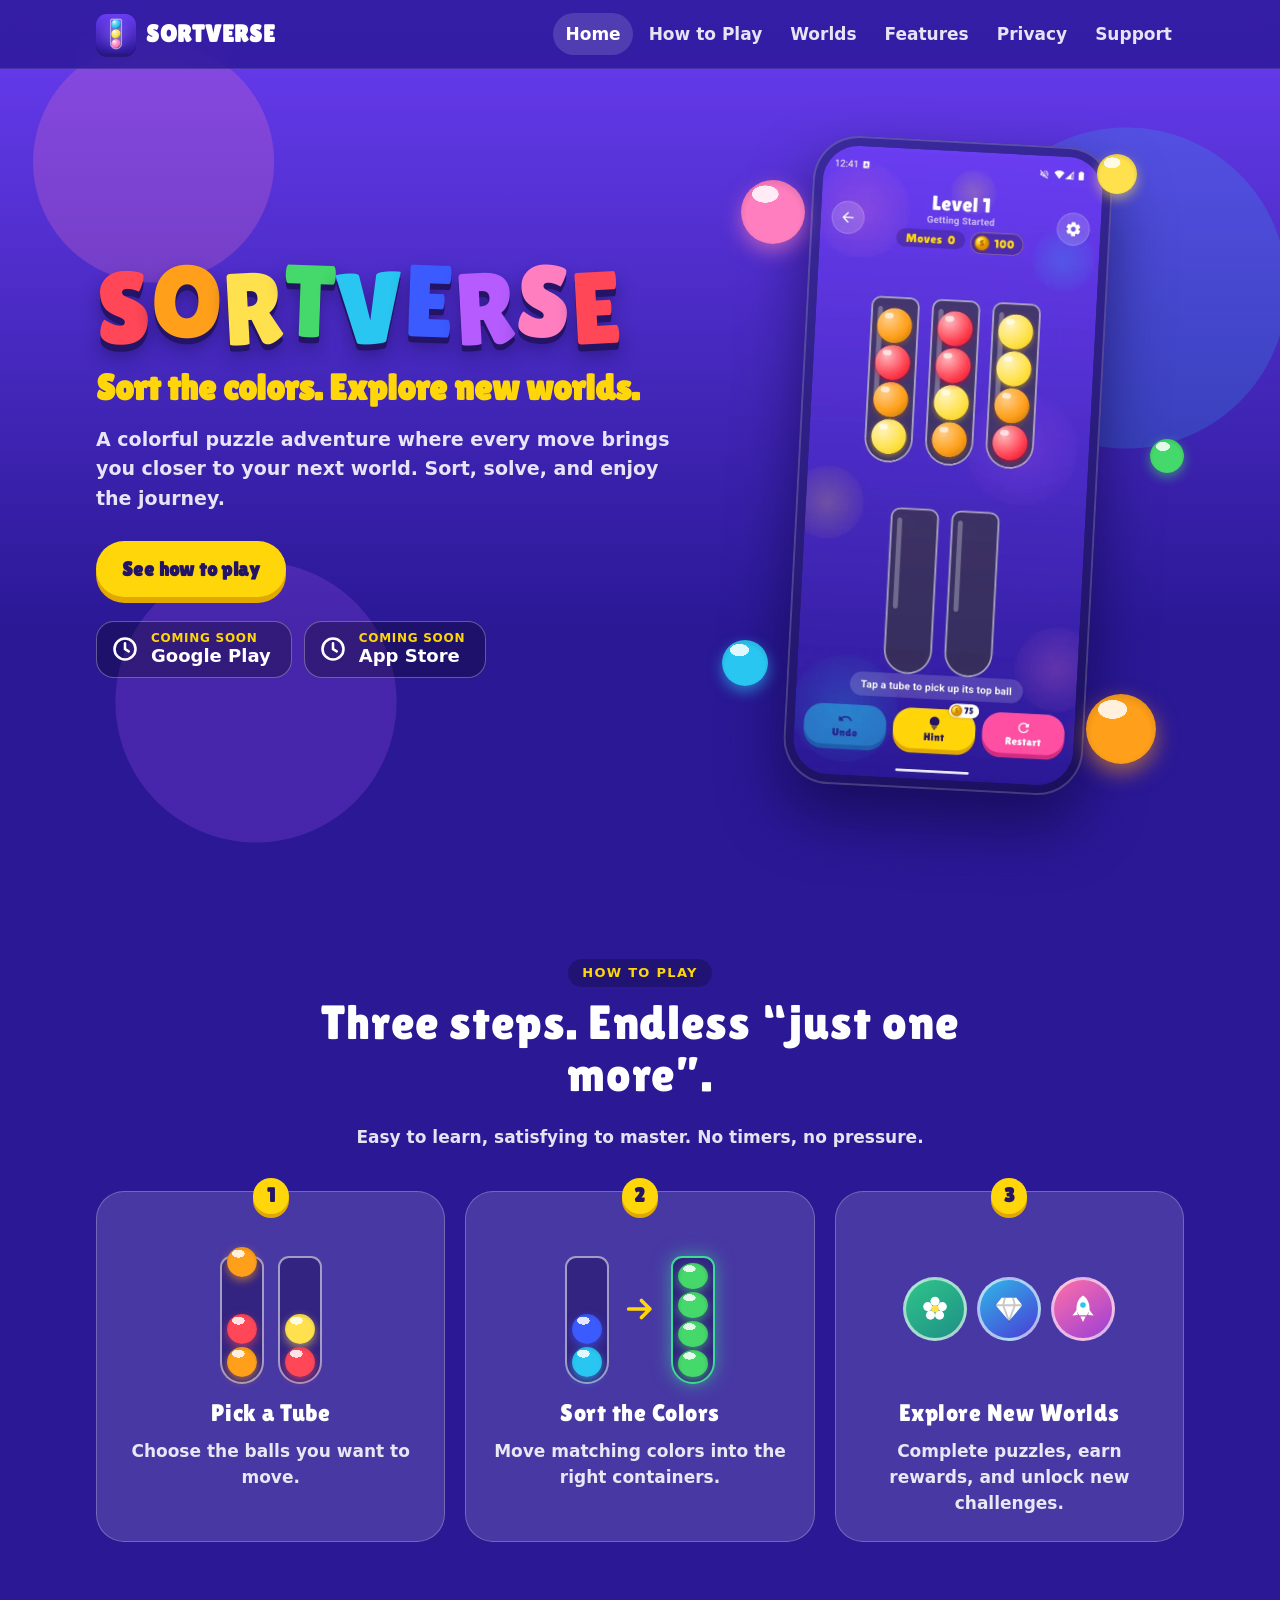
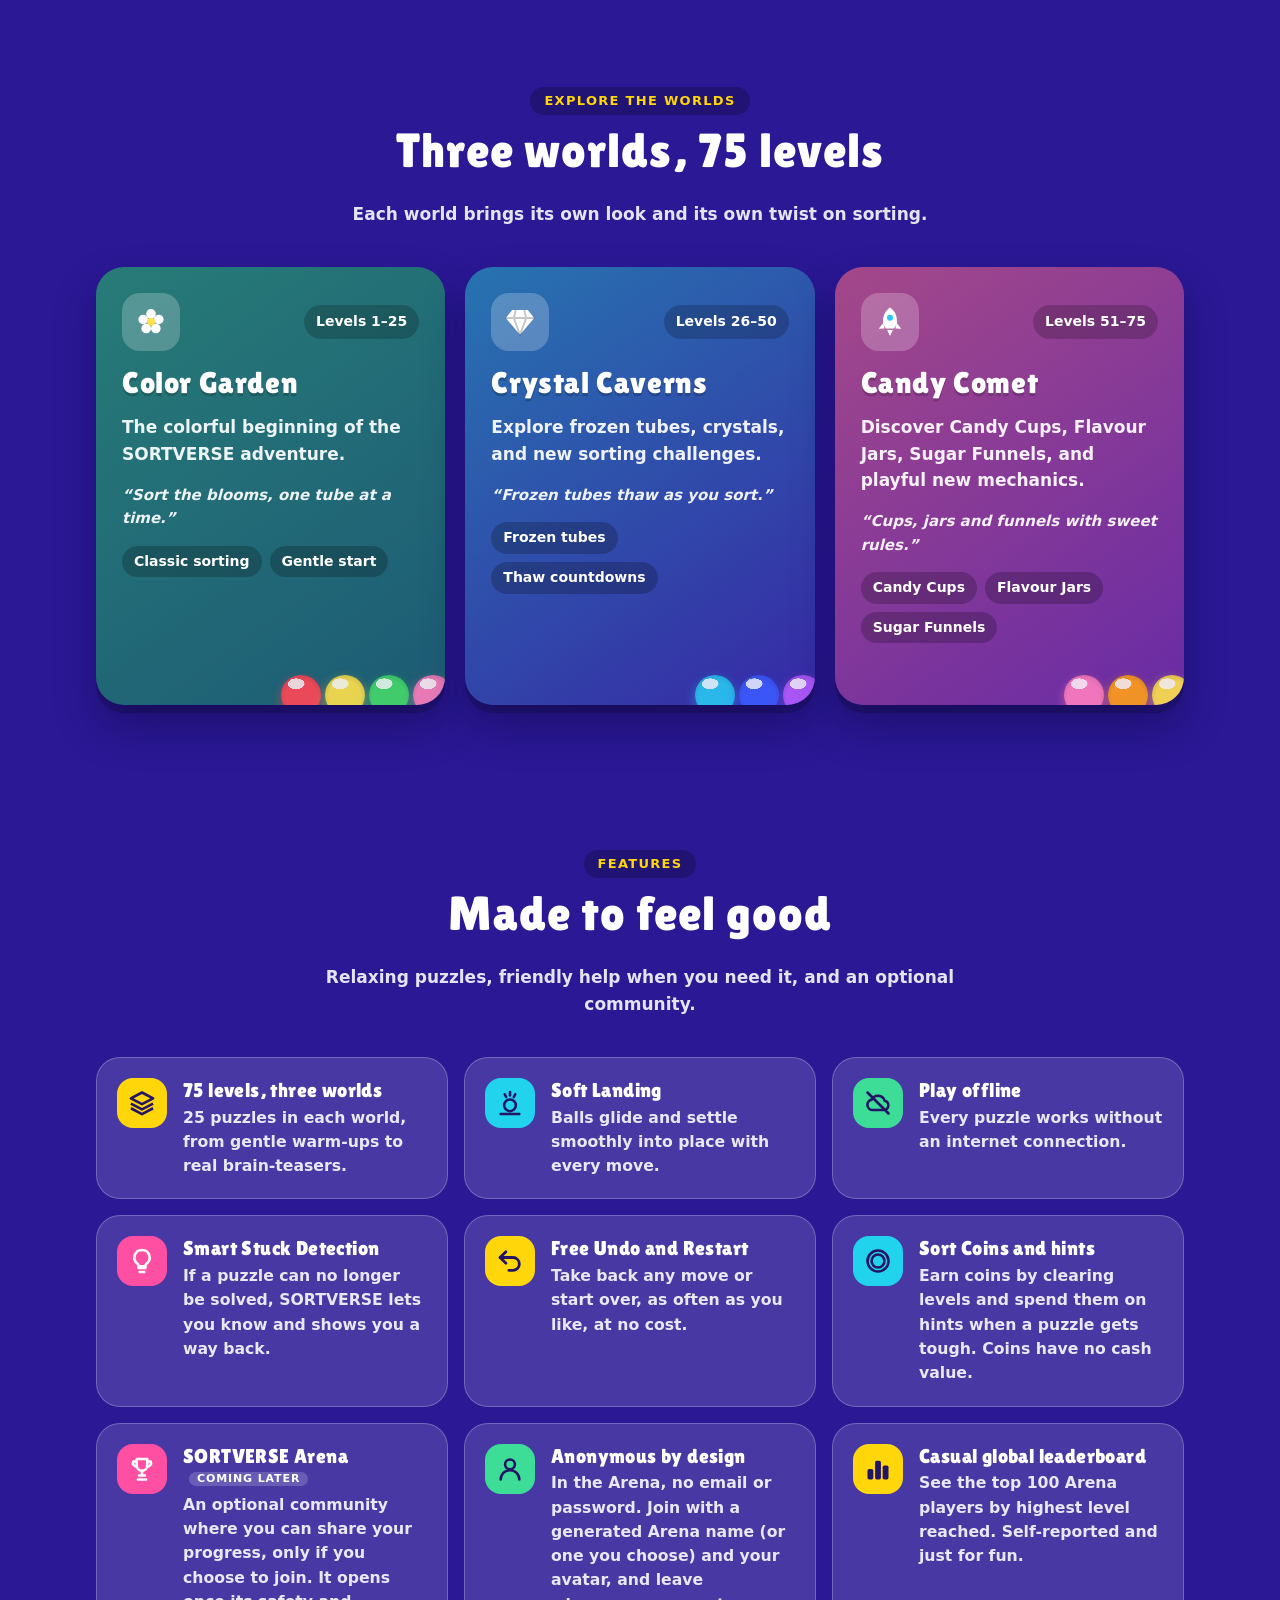
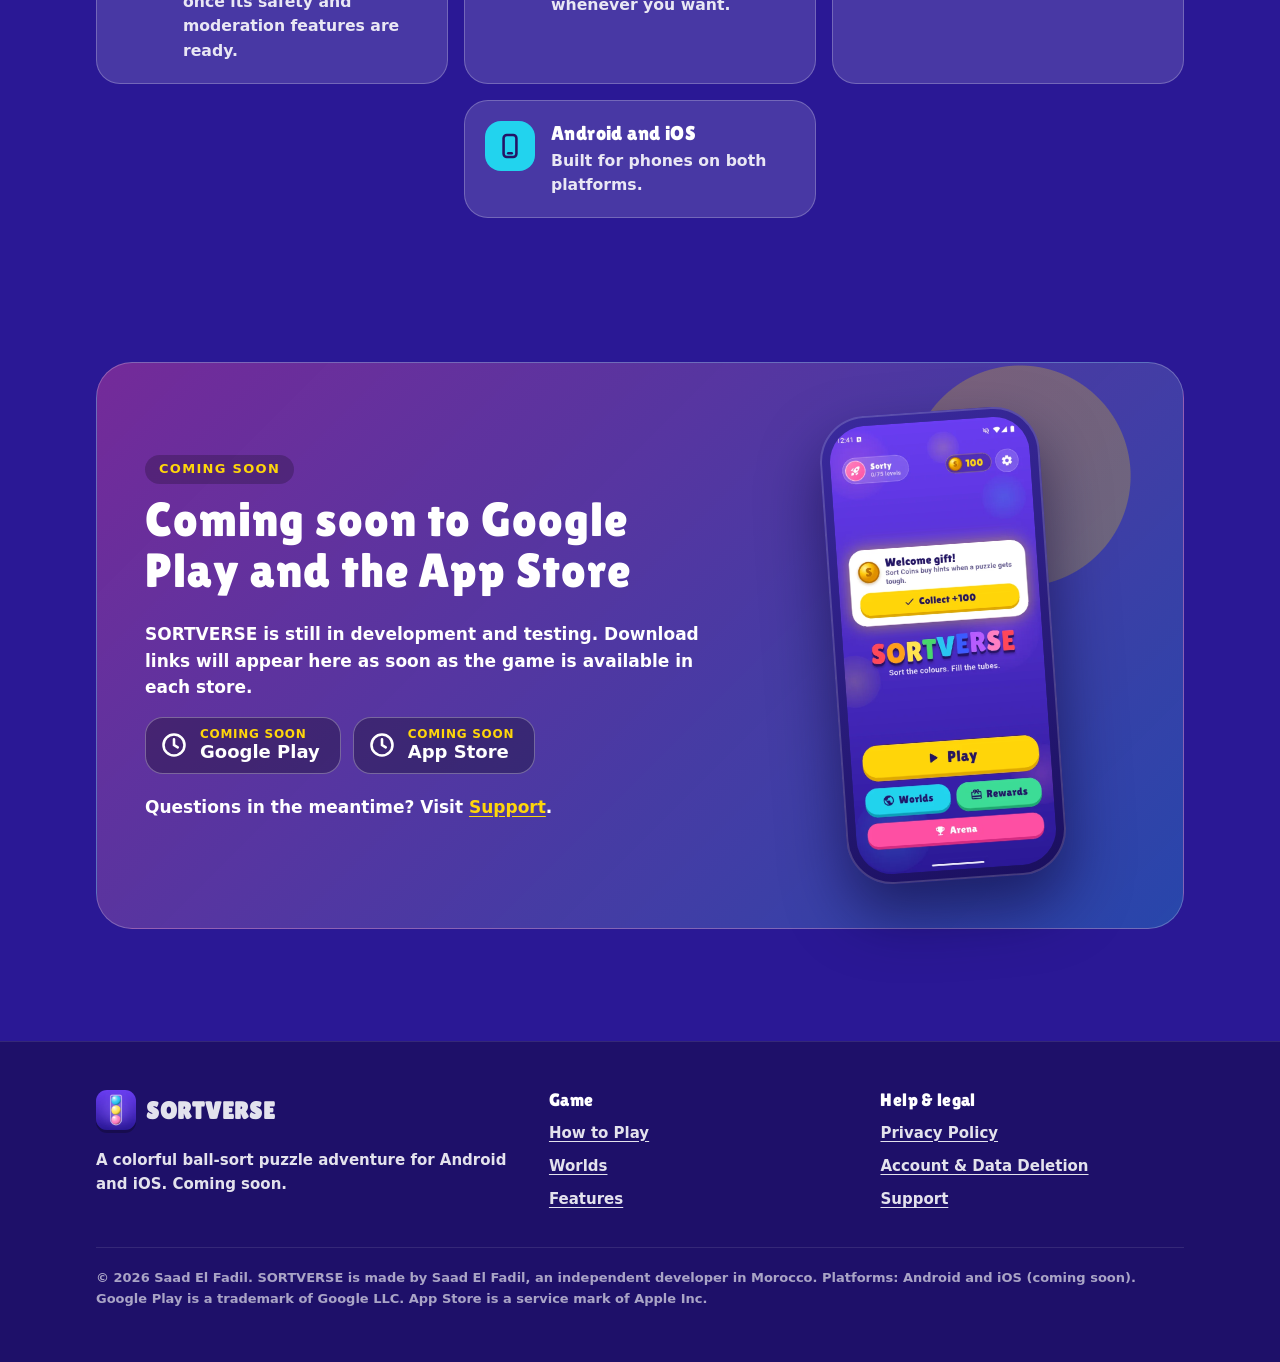
==== index.html @ 396a832b "Add SORTVERSE website source (static public files only) Landing page, Privacy Policy, Account & Data" ====
<!doctype html>
<html lang="en">
<head>
  <meta charset="utf-8">
  <meta name="viewport" content="width=device-width, initial-scale=1">
  <title>SORTVERSE: Sort the colors. Explore new worlds.</title>
  <meta name="description" content="SORTVERSE is a colorful ball-sort puzzle adventure for Android and iOS. Sort, solve and explore 75 levels across three worlds. Coming soon.">
  <meta name="theme-color" content="#2A1895">
  <meta property="og:type" content="website">
  <meta property="og:site_name" content="SORTVERSE">
  <meta property="og:title" content="SORTVERSE: Sort the colors. Explore new worlds.">
  <meta property="og:description" content="A colorful puzzle adventure where every move brings you closer to your next world. Coming soon to Google Play and the App Store.">
  <meta property="og:image" content="assets/images/og-image.png">
  <meta property="og:image:width" content="1200">
  <meta property="og:image:height" content="630">
  <meta property="og:image:alt" content="The SORTVERSE logo with colorful sorting balls on a violet background">
  <meta name="twitter:card" content="summary_large_image">
  <link rel="icon" type="image/png" sizes="32x32" href="assets/images/favicon-32.png">
  <link rel="apple-touch-icon" href="assets/images/apple-touch-icon.png">
  <link rel="preload" href="assets/fonts/LilitaOne-Regular.ttf" as="font" type="font/ttf" crossorigin>
  <link rel="stylesheet" href="assets/css/site.css">
  <script src="assets/js/site.js" defer></script>
</head>
<body>
  <a class="skip-link" href="#main">Skip to content</a>

  <svg width="0" height="0" style="position:absolute" aria-hidden="true" focusable="false">
    <defs>
      <symbol id="i-flower" viewBox="0 0 24 24"><g fill="currentColor"><circle cx="12" cy="6.2" r="3.4"/><circle cx="17.5" cy="10.2" r="3.4"/><circle cx="15.4" cy="16.6" r="3.4"/><circle cx="8.6" cy="16.6" r="3.4"/><circle cx="6.5" cy="10.2" r="3.4"/></g><circle cx="12" cy="11.8" r="2.8" fill="#FFE14D"/></symbol>
      <symbol id="i-diamond" viewBox="0 0 24 24"><path fill="currentColor" d="M6.5 3.5h11L22 9.2 12 21 2 9.2z"/><path fill="none" stroke="rgba(0,0,0,.22)" stroke-width="1.4" stroke-linejoin="round" d="M2 9.2h20M9 3.5 7.6 9.2 12 21l4.4-11.8L15 3.5"/></symbol>
      <symbol id="i-rocket" viewBox="0 0 24 24"><path fill="currentColor" d="M12 1.8c3.6 2.4 5.4 6.6 4.8 11.6l-1.9 3.2H9.1l-1.9-3.2C6.6 8.4 8.4 4.2 12 1.8z"/><path fill="currentColor" d="M7.4 12.6 4 16.8l4.1-.3zM16.6 12.6l3.4 4.2-4.1-.3zM10 17.6h4l-2 4.2z"/><circle cx="12" cy="9" r="2.1" fill="#29C6F2"/></symbol>
      <symbol id="i-arrow" viewBox="0 0 24 24"><path fill="none" stroke="currentColor" stroke-width="2.6" stroke-linecap="round" stroke-linejoin="round" d="M4 12h15M13 6l6 6-6 6"/></symbol>
      <symbol id="i-clock" viewBox="0 0 24 24"><g fill="none" stroke="currentColor" stroke-width="2.2" stroke-linecap="round"><circle cx="12" cy="12" r="9"/><path d="M12 7v5l3.2 2"/></g></symbol>
      <symbol id="i-layers" viewBox="0 0 24 24"><g fill="none" stroke="currentColor" stroke-width="2.2" stroke-linejoin="round"><path d="M12 3 2.5 8 12 13l9.5-5z"/><path d="m2.5 12.5 9.5 5 9.5-5"/><path d="m2.5 16.5 9.5 5 9.5-5"/></g></symbol>
      <symbol id="i-landing" viewBox="0 0 24 24"><g fill="none" stroke="currentColor" stroke-width="2.2" stroke-linecap="round"><circle cx="12" cy="14" r="5"/><path d="M12 2.5v3M7.5 4.5l1.2 2.4M16.5 4.5l-1.2 2.4M4 21.5h16"/></g></symbol>
      <symbol id="i-offline" viewBox="0 0 24 24"><g fill="none" stroke="currentColor" stroke-width="2.2" stroke-linecap="round" stroke-linejoin="round"><path d="M7 18h10a4 4 0 0 0 .7-7.9A6 6 0 0 0 6.6 9.1 4.5 4.5 0 0 0 7 18z"/><path d="M3 3l18 18"/></g></symbol>
      <symbol id="i-bulb" viewBox="0 0 24 24"><g fill="none" stroke="currentColor" stroke-width="2.2" stroke-linecap="round" stroke-linejoin="round"><path d="M9 18h6M10 21.5h4"/><path d="M12 2.5a6.5 6.5 0 0 0-3.8 11.8c.5.4.8 1 .8 1.7v.5h6V16c0-.7.3-1.3.8-1.7A6.5 6.5 0 0 0 12 2.5z"/></g></symbol>
      <symbol id="i-undo" viewBox="0 0 24 24"><g fill="none" stroke="currentColor" stroke-width="2.4" stroke-linecap="round" stroke-linejoin="round"><path d="M8.5 14 3.5 9l5-5"/><path d="M3.5 9h11a5.5 5.5 0 0 1 0 11H11"/></g></symbol>
      <symbol id="i-coin" viewBox="0 0 24 24"><g fill="none" stroke="currentColor" stroke-width="2.2"><circle cx="12" cy="12" r="9"/><circle cx="12" cy="12" r="5.5"/></g></symbol>
      <symbol id="i-trophy" viewBox="0 0 24 24"><g fill="none" stroke="currentColor" stroke-width="2.2" stroke-linecap="round" stroke-linejoin="round"><path d="M7.5 3.5h9v5.5a4.5 4.5 0 0 1-9 0z"/><path d="M7.5 5.5H4.5a3 3 0 0 0 3.2 4.2M16.5 5.5h3a3 3 0 0 1-3.2 4.2M12 13.5v4M8.5 21h7M9.5 17.5h5"/></g></symbol>
      <symbol id="i-user" viewBox="0 0 24 24"><g fill="none" stroke="currentColor" stroke-width="2.2" stroke-linecap="round"><circle cx="12" cy="8" r="4.2"/><path d="M4 21a8 8 0 0 1 16 0"/></g></symbol>
      <symbol id="i-board" viewBox="0 0 24 24"><g fill="currentColor"><rect x="3" y="12" width="5" height="9" rx="1.5"/><rect x="9.5" y="5" width="5" height="16" rx="1.5"/><rect x="16" y="9" width="5" height="12" rx="1.5"/></g></symbol>
      <symbol id="i-phone" viewBox="0 0 24 24"><g fill="none" stroke="currentColor" stroke-width="2.2" stroke-linecap="round"><rect x="6.5" y="2.5" width="11" height="19" rx="2.8"/><path d="M10.5 18.2h3"/></g></symbol>
    </defs>
  </svg>

  <header class="site-header">
    <div class="wrap header-row">
      <a class="brand" href="./" aria-label="SORTVERSE home">
        <img src="assets/images/sortverse-icon-256.webp" alt="" width="40" height="40">
        <span>SORTVERSE</span>
      </a>
      <button class="nav-toggle" type="button" aria-expanded="false" aria-controls="site-nav">
        <span class="nav-toggle-bars" aria-hidden="true"></span>
        <span class="nav-toggle-label">Menu</span>
      </button>
      <nav class="site-nav" id="site-nav" aria-label="Main">
        <ul>
          <li><a href="./" aria-current="page">Home</a></li>
          <li><a href="#how-to-play">How to Play</a></li>
          <li><a href="#worlds">Worlds</a></li>
          <li><a href="#features">Features</a></li>
          <li><a href="privacy/">Privacy</a></li>
          <li><a href="support/">Support</a></li>
        </ul>
      </nav>
    </div>
  </header>

  <main id="main">
    <section class="hero" aria-labelledby="hero-title">
      <div class="wrap hero-grid">
        <div>
          <h1 class="wordmark" id="hero-title" aria-label="SORTVERSE">
            <span aria-hidden="true" style="color:var(--ball-red)">S</span><span aria-hidden="true" style="color:var(--ball-orange)">O</span><span aria-hidden="true" style="color:var(--ball-lemon)">R</span><span aria-hidden="true" style="color:var(--ball-green)">T</span><span aria-hidden="true" style="color:var(--ball-sky)">V</span><span aria-hidden="true" style="color:var(--ball-blue)">E</span><span aria-hidden="true" style="color:var(--ball-orchid)">R</span><span aria-hidden="true" style="color:var(--ball-pink)">S</span><span aria-hidden="true" style="color:var(--ball-red)">E</span>
          </h1>
          <p class="tagline">Sort the colors. Explore new worlds.</p>
          <p class="lead">A colorful puzzle adventure where every move brings you closer to your next world. Sort, solve, and enjoy the journey.</p>
          <div class="hero-actions">
            <a class="btn" href="#how-to-play">See how to play</a>
          </div>
          <div class="store-row" style="margin-top:24px" aria-label="Availability">
            <div class="store-pill">
              <svg aria-hidden="true"><use href="#i-clock"/></svg>
              <span><small>Coming soon</small><strong>Google Play</strong></span>
            </div>
            <div class="store-pill">
              <svg aria-hidden="true"><use href="#i-clock"/></svg>
              <span><small>Coming soon</small><strong>App Store</strong></span>
            </div>
          </div>
        </div>

        <div class="hero-art">
          <span class="float f1 ball b-pink" aria-hidden="true"></span>
          <span class="float f2 ball b-lemon" aria-hidden="true"></span>
          <span class="float f3 ball b-sky" aria-hidden="true"></span>
          <span class="float f4 ball b-orange" aria-hidden="true"></span>
          <span class="float f5 ball b-green" aria-hidden="true"></span>
          <div class="phone">
            <img src="assets/images/screen-level-1.webp" width="600" height="1347" fetchpriority="high"
                 alt="SORTVERSE gameplay: Level 1, Getting Started, with three tubes of mixed red, orange and yellow balls, two empty tubes, and Undo, Hint and Restart buttons.">
          </div>
        </div>
      </div>
    </section>

    <section class="section" id="how-to-play" aria-labelledby="how-title">
      <div class="wrap">
        <div class="section-head reveal">
          <span class="eyebrow">How to play</span>
          <h2 id="how-title">Three steps. Endless “just one more”.</h2>
          <p>Easy to learn, satisfying to master. No timers, no pressure.</p>
        </div>
        <ol class="grid-3" style="list-style:none;margin:0;padding:0">
          <li class="card step reveal">
            <span class="step-num" aria-hidden="true">1</span>
            <div class="step-art" aria-hidden="true">
              <div class="tube lifted"><span class="ball b-orange"></span><span class="ball b-red"></span><span class="ball b-orange"></span></div>
              <div class="tube"><span class="ball b-red"></span><span class="ball b-lemon"></span></div>
            </div>
            <h3>Pick a Tube</h3>
            <p>Choose the balls you want to move.</p>
          </li>
          <li class="card step reveal">
            <span class="step-num" aria-hidden="true">2</span>
            <div class="step-art" aria-hidden="true">
              <div class="tube"><span class="ball b-sky"></span><span class="ball b-blue"></span></div>
              <svg class="arrow"><use href="#i-arrow"/></svg>
              <div class="tube done"><span class="ball b-green"></span><span class="ball b-green"></span><span class="ball b-green"></span><span class="ball b-green"></span></div>
            </div>
            <h3>Sort the Colors</h3>
            <p>Move matching colors into the right containers.</p>
          </li>
          <li class="card step reveal">
            <span class="step-num" aria-hidden="true">3</span>
            <div class="step-art world-dots" aria-hidden="true">
              <span class="world-dot" style="background:linear-gradient(145deg,#2fc58a,#1e8f86)"><svg><use href="#i-flower"/></svg></span>
              <span class="world-dot" style="background:linear-gradient(145deg,#2fb8e8,#4a3bd6)"><svg><use href="#i-diamond"/></svg></span>
              <span class="world-dot" style="background:linear-gradient(145deg,#ff6fa8,#9b3fd6)"><svg><use href="#i-rocket"/></svg></span>
            </div>
            <h3>Explore New Worlds</h3>
            <p>Complete puzzles, earn rewards, and unlock new challenges.</p>
          </li>
        </ol>
      </div>
    </section>

    <section class="section" id="worlds" aria-labelledby="worlds-title">
      <div class="wrap">
        <div class="section-head reveal">
          <span class="eyebrow">Explore the worlds</span>
          <h2 id="worlds-title">Three worlds, 75 levels</h2>
          <p>Each world brings its own look and its own twist on sorting.</p>
        </div>
        <div class="grid-3">
          <article class="world garden reveal">
            <div class="world-body">
              <div class="world-top">
                <span class="world-icon" aria-hidden="true"><svg><use href="#i-flower"/></svg></span>
                <span class="world-levels">Levels 1–25</span>
              </div>
              <h3>Color Garden</h3>
              <p>The colorful beginning of the SORTVERSE adventure.</p>
              <p class="in-game">“Sort the blooms, one tube at a time.”</p>
              <ul class="chips" aria-label="Highlights">
                <li>Classic sorting</li>
                <li>Gentle start</li>
              </ul>
            </div>
            <div class="world-balls" aria-hidden="true"><span class="ball b-red"></span><span class="ball b-lemon"></span><span class="ball b-green"></span><span class="ball b-pink"></span></div>
          </article>
          <article class="world caverns reveal">
            <div class="world-body">
              <div class="world-top">
                <span class="world-icon" aria-hidden="true"><svg><use href="#i-diamond"/></svg></span>
                <span class="world-levels">Levels 26–50</span>
              </div>
              <h3>Crystal Caverns</h3>
              <p>Explore frozen tubes, crystals, and new sorting challenges.</p>
              <p class="in-game">“Frozen tubes thaw as you sort.”</p>
              <ul class="chips" aria-label="Highlights">
                <li>Frozen tubes</li>
                <li>Thaw countdowns</li>
              </ul>
            </div>
            <div class="world-balls" aria-hidden="true"><span class="ball b-sky"></span><span class="ball b-blue"></span><span class="ball b-orchid"></span></div>
          </article>
          <article class="world comet reveal">
            <div class="world-body">
              <div class="world-top">
                <span class="world-icon" aria-hidden="true"><svg><use href="#i-rocket"/></svg></span>
                <span class="world-levels">Levels 51–75</span>
              </div>
              <h3>Candy Comet</h3>
              <p>Discover Candy Cups, Flavour Jars, Sugar Funnels, and playful new mechanics.</p>
              <p class="in-game">“Cups, jars and funnels with sweet rules.”</p>
              <ul class="chips" aria-label="Highlights">
                <li>Candy Cups</li>
                <li>Flavour Jars</li>
                <li>Sugar Funnels</li>
              </ul>
            </div>
            <div class="world-balls" aria-hidden="true"><span class="ball b-pink"></span><span class="ball b-orange"></span><span class="ball b-lemon"></span></div>
          </article>
        </div>
      </div>
    </section>

    <section class="section" id="features" aria-labelledby="features-title">
      <div class="wrap">
        <div class="section-head reveal">
          <span class="eyebrow">Features</span>
          <h2 id="features-title">Made to feel good</h2>
          <p>Relaxing puzzles, friendly help when you need it, and an optional community.</p>
        </div>
        <ul class="features">
          <li class="feature reveal">
            <span class="feature-icon fi-sunny" aria-hidden="true"><svg><use href="#i-layers"/></svg></span>
            <div><h3>75 levels, three worlds</h3><p>25 puzzles in each world, from gentle warm-ups to real brain-teasers.</p></div>
          </li>
          <li class="feature reveal">
            <span class="feature-icon fi-aqua" aria-hidden="true"><svg><use href="#i-landing"/></svg></span>
            <div><h3>Soft Landing</h3><p>Balls glide and settle smoothly into place with every move.</p></div>
          </li>
          <li class="feature reveal">
            <span class="feature-icon fi-mint" aria-hidden="true"><svg><use href="#i-offline"/></svg></span>
            <div><h3>Play offline</h3><p>Every puzzle works without an internet connection.</p></div>
          </li>
          <li class="feature reveal">
            <span class="feature-icon fi-pink" aria-hidden="true"><svg><use href="#i-bulb"/></svg></span>
            <div><h3>Smart Stuck Detection</h3><p>If a puzzle can no longer be solved, SORTVERSE lets you know and shows you a way back.</p></div>
          </li>
          <li class="feature reveal">
            <span class="feature-icon fi-sunny" aria-hidden="true"><svg><use href="#i-undo"/></svg></span>
            <div><h3>Free Undo and Restart</h3><p>Take back any move or start over, as often as you like, at no cost.</p></div>
          </li>
          <li class="feature reveal">
            <span class="feature-icon fi-aqua" aria-hidden="true"><svg><use href="#i-coin"/></svg></span>
            <div><h3>Sort Coins and hints</h3><p>Earn coins by clearing levels and spend them on hints when a puzzle gets tough. Coins have no cash value.</p></div>
          </li>
          <li class="feature reveal">
            <span class="feature-icon fi-pink" aria-hidden="true"><svg><use href="#i-trophy"/></svg></span>
            <div><h3>SORTVERSE Arena <span class="tag">Coming later</span></h3><p>An optional community where you can share your progress, only if you choose to join. It opens once its safety and moderation features are ready.</p></div>
          </li>
          <li class="feature reveal">
            <span class="feature-icon fi-mint" aria-hidden="true"><svg><use href="#i-user"/></svg></span>
            <div><h3>Anonymous by design</h3><p>In the Arena, no email or password. Join with a generated Arena name (or one you choose) and your avatar, and leave whenever you want.</p></div>
          </li>
          <li class="feature reveal">
            <span class="feature-icon fi-sunny" aria-hidden="true"><svg><use href="#i-board"/></svg></span>
            <div><h3>Casual global leaderboard</h3><p>See the top 100 Arena players by highest level reached. Self-reported and just for fun.</p></div>
          </li>
          <li class="feature reveal">
            <span class="feature-icon fi-aqua" aria-hidden="true"><svg><use href="#i-phone"/></svg></span>
            <div><h3>Android and iOS</h3><p>Built for phones on both platforms.</p></div>
          </li>
        </ul>
      </div>
    </section>

    <section class="section" id="coming-soon" aria-labelledby="soon-title">
      <div class="wrap">
        <div class="soon reveal">
          <div>
            <span class="eyebrow">Coming soon</span>
            <h2 id="soon-title">Coming soon to Google Play and the App Store</h2>
            <p>SORTVERSE is still in development and testing. Download links will appear here as soon as the game is available in each store.</p>
            <div class="store-row">
              <div class="store-pill">
                <svg aria-hidden="true"><use href="#i-clock"/></svg>
                <span><small>Coming soon</small><strong>Google Play</strong></span>
              </div>
              <div class="store-pill">
                <svg aria-hidden="true"><use href="#i-clock"/></svg>
                <span><small>Coming soon</small><strong>App Store</strong></span>
              </div>
            </div>
            <p style="margin-top:20px">Questions in the meantime? Visit <a href="support/">Support</a>.</p>
          </div>
          <div class="soon-phones">
            <div class="phone">
              <img src="assets/images/screen-home.webp" width="600" height="1347" loading="lazy"
                   alt="The SORTVERSE home screen with the colorful SORTVERSE logo and Play, Worlds, Rewards and Arena buttons.">
            </div>
          </div>
        </div>
      </div>
    </section>
  </main>

  <footer class="site-footer">
    <div class="wrap">
      <div class="footer-grid">
        <div>
          <a class="brand" href="./">
            <img src="assets/images/sortverse-icon-256.webp" alt="" width="40" height="40">
            <span>SORTVERSE</span>
          </a>
          <p style="margin-top:12px">A colorful ball-sort puzzle adventure for Android and iOS. Coming soon.</p>
        </div>
        <nav aria-label="Game">
          <h2>Game</h2>
          <ul>
            <li><a href="#how-to-play">How to Play</a></li>
            <li><a href="#worlds">Worlds</a></li>
            <li><a href="#features">Features</a></li>
          </ul>
        </nav>
        <nav aria-label="Help and legal">
          <h2>Help &amp; legal</h2>
          <ul>
            <li><a href="privacy/">Privacy Policy</a></li>
            <li><a href="account-deletion/">Account &amp; Data Deletion</a></li>
            <li><a href="support/">Support</a></li>
          </ul>
        </nav>
      </div>
      <p class="fine-print">© 2026 Saad El Fadil. SORTVERSE is made by Saad El Fadil, an independent developer in Morocco. Platforms: Android and iOS (coming soon). Google Play is a trademark of Google LLC. App Store is a service mark of Apple Inc.</p>
    </div>
  </footer>
</body>
</html>
---- assets/css/site.css ----
/* SORTVERSE website. Colours, type and shapes follow the app
   (App/lib/core/theme/palette.dart, world_theme.dart). */

@font-face {
  font-family: "Lilita One";
  src: url("../fonts/LilitaOne-Regular.ttf") format("truetype");
  font-display: swap;
}

:root {
  --bg-top: #6a3df2;
  --bg-bottom: #2a1895;
  --ink: #241466;
  --ink-soft: #4a3d8f;
  --sunny: #ffd60a;
  --sunny-dark: #e0a800;
  --pink: #ff4fa3;
  --pink-dark: #d42c80;
  --aqua: #22d3ee;
  --aqua-dark: #0e9fb8;
  --mint: #3ddc97;
  --mint-dark: #1fa870;
  --ball-red: #ff4757;
  --ball-orange: #ff9f1a;
  --ball-lemon: #ffe14d;
  --ball-green: #45d86b;
  --ball-sky: #29c6f2;
  --ball-blue: #3b5bff;
  --ball-orchid: #b65cff;
  --ball-pink: #ff7ec0;
  --glass: rgba(255, 255, 255, 0.14);
  --glass-line: rgba(255, 255, 255, 0.24);
  --text: #ffffff;
  --text-soft: rgba(255, 255, 255, 0.88);
  --radius: 28px;
  --gutter: 16px;
  --max: 1120px;
  --display: "Lilita One", "Arial Rounded MT Bold", system-ui, sans-serif;
  --body: system-ui, -apple-system, "Segoe UI", Roboto, "Helvetica Neue", Arial, sans-serif;
  color-scheme: dark;
}

*,
*::before,
*::after {
  box-sizing: border-box;
}

html {
  scroll-behavior: smooth;
  scroll-padding-top: 88px;
  -webkit-text-size-adjust: 100%;
}

body {
  margin: 0;
  min-height: 100vh;
  font-family: var(--body);
  font-weight: 600;
  font-size: 1.0625rem;
  line-height: 1.55;
  color: var(--text);
  background-color: var(--bg-bottom);
  background-image:
    radial-gradient(circle at 12% 18%, rgba(255, 126, 192, 0.22) 0 120px, transparent 121px),
    radial-gradient(circle at 88% 32%, rgba(41, 198, 242, 0.18) 0 160px, transparent 161px),
    radial-gradient(circle at 20% 78%, rgba(182, 92, 255, 0.2) 0 140px, transparent 141px),
    linear-gradient(180deg, var(--bg-top) 0%, var(--bg-bottom) 70%);
  background-attachment: fixed;
  overflow-x: hidden;
}

img,
svg {
  display: block;
  max-width: 100%;
}

a {
  color: var(--sunny);
  text-underline-offset: 3px;
}

a:hover {
  color: #fff3a6;
}

:focus-visible {
  outline: 3px solid var(--sunny);
  outline-offset: 3px;
  border-radius: 8px;
}

h1,
h2,
h3 {
  font-family: var(--display);
  font-weight: 400;
  letter-spacing: 0.02em;
  line-height: 1.08;
  margin: 0 0 0.5em;
}

h2 {
  font-size: clamp(2rem, 5vw, 3rem);
}

h3 {
  font-size: 1.5rem;
}

p {
  margin: 0 0 1em;
}

.visually-hidden {
  position: absolute !important;
  width: 1px;
  height: 1px;
  overflow: hidden;
  clip: rect(0 0 0 0);
  white-space: nowrap;
}

.skip-link {
  position: absolute;
  left: var(--gutter);
  top: -60px;
  z-index: 100;
  padding: 10px 16px;
  border-radius: 12px;
  background: var(--sunny);
  color: var(--ink);
  font-weight: 800;
  text-decoration: none;
}

.skip-link:focus {
  top: 12px;
}

.wrap {
  width: 100%;
  max-width: var(--max);
  margin: 0 auto;
  padding: 0 var(--gutter);
}

/* ------------------------------------------------------------ header */

.site-header {
  position: sticky;
  top: 0;
  z-index: 50;
  background: rgba(42, 24, 149, 0.82);
  backdrop-filter: blur(14px);
  -webkit-backdrop-filter: blur(14px);
  border-bottom: 1px solid rgba(255, 255, 255, 0.1);
}

.header-row {
  display: flex;
  align-items: center;
  justify-content: space-between;
  gap: 16px;
  min-height: 68px;
}

.brand {
  display: inline-flex;
  align-items: center;
  gap: 10px;
  color: #fff;
  text-decoration: none;
  font-family: var(--display);
  font-size: 1.5rem;
  letter-spacing: 0.03em;
}

.brand img {
  width: 40px;
  height: 40px;
  border-radius: 11px;
  box-shadow: 0 3px 0 rgba(0, 0, 0, 0.25);
}

.brand:hover {
  color: #fff;
}

.nav-toggle {
  display: none;
}

.site-nav ul {
  display: flex;
  flex-wrap: wrap;
  gap: 4px;
  margin: 0;
  padding: 0;
  list-style: none;
}

.site-nav a {
  display: block;
  padding: 8px 12px;
  border-radius: 999px;
  color: var(--text-soft);
  text-decoration: none;
  font-weight: 700;
}

.site-nav a:hover,
.site-nav a[aria-current="page"] {
  color: #fff;
  background: rgba(255, 255, 255, 0.14);
}

/* Mobile menu: only collapsed when JavaScript is running (html.js), so
   every link stays reachable without it. */
@media (max-width: 860px) {
  .js .nav-toggle {
    display: inline-flex;
    align-items: center;
    gap: 8px;
    padding: 10px 14px;
    border: 0;
    border-radius: 999px;
    background: rgba(255, 255, 255, 0.16);
    color: #fff;
    font: inherit;
    font-weight: 800;
    cursor: pointer;
  }

  .nav-toggle-bars,
  .nav-toggle-bars::before,
  .nav-toggle-bars::after {
    display: block;
    width: 18px;
    height: 2.5px;
    border-radius: 2px;
    background: currentColor;
    content: "";
    transition: transform 0.2s ease;
  }

  .nav-toggle-bars {
    position: relative;
  }

  .nav-toggle-bars::before {
    position: absolute;
    top: -6px;
  }

  .nav-toggle-bars::after {
    position: absolute;
    top: 6px;
  }

  .nav-toggle[aria-expanded="true"] .nav-toggle-bars {
    background: transparent;
  }

  .nav-toggle[aria-expanded="true"] .nav-toggle-bars::before {
    transform: translateY(6px) rotate(45deg);
  }

  .nav-toggle[aria-expanded="true"] .nav-toggle-bars::after {
    transform: translateY(-6px) rotate(-45deg);
  }

  .header-row {
    flex-wrap: wrap;
  }

  .site-nav {
    width: 100%;
    padding-bottom: 12px;
  }

  .js .site-nav {
    display: none;
  }

  .js .site-nav.open {
    display: block;
  }

  .js .site-nav ul {
    flex-direction: column;
  }

  .js .site-nav a {
    padding: 12px 14px;
    border-radius: 14px;
    font-size: 1.125rem;
  }
}

/* ----------------------------------------------------------- buttons */

.btn {
  display: inline-flex;
  align-items: center;
  justify-content: center;
  gap: 10px;
  min-height: 56px;
  padding: 0 26px;
  border-radius: 999px;
  font-family: var(--display);
  font-size: 1.25rem;
  letter-spacing: 0.02em;
  text-decoration: none;
  color: var(--ink);
  background: var(--sunny);
  box-shadow: 0 6px 0 var(--sunny-dark);
  transition: transform 0.12s ease, box-shadow 0.12s ease;
}

.btn:hover {
  color: var(--ink);
  transform: translateY(-2px);
  box-shadow: 0 8px 0 var(--sunny-dark);
}

.btn:active {
  transform: translateY(4px);
  box-shadow: 0 2px 0 var(--sunny-dark);
}

.btn-pink {
  color: #fff;
  background: var(--pink);
  box-shadow: 0 6px 0 var(--pink-dark);
}

.btn-pink:hover {
  color: #fff;
  box-shadow: 0 8px 0 var(--pink-dark);
}

/* Store "coming soon" pills: not links, never look clickable. */
.store-pill {
  display: inline-flex;
  align-items: center;
  gap: 12px;
  padding: 10px 20px 10px 14px;
  border-radius: 18px;
  background: rgba(0, 0, 0, 0.28);
  border: 1.5px solid rgba(255, 255, 255, 0.3);
  color: #fff;
  line-height: 1.15;
}

.store-pill svg {
  width: 28px;
  height: 28px;
  flex: none;
}

.store-pill small {
  display: block;
  font-size: 0.75rem;
  font-weight: 700;
  letter-spacing: 0.06em;
  text-transform: uppercase;
  color: var(--sunny);
}

.store-pill strong {
  font-size: 1.125rem;
}

.store-row {
  display: flex;
  flex-wrap: wrap;
  gap: 12px;
}

/* -------------------------------------------------------------- balls */

.ball {
  --c: var(--ball-red);
  display: inline-block;
  width: 1em;
  height: 1em;
  border-radius: 50%;
  /* Fallback for browsers without color-mix() (Safari < 16.2, Firefox < 113). */
  background:
    radial-gradient(ellipse 34% 22% at 38% 22%, rgba(255, 255, 255, 0.85) 0 60%, transparent 62%),
    radial-gradient(circle at 50% 55%, var(--c) 0 55%, var(--c) 100%);
  box-shadow: 0 0.12em 0.3em rgba(0, 0, 0, 0.25);
  background:
    radial-gradient(ellipse 34% 22% at 38% 22%, rgba(255, 255, 255, 0.85) 0 60%, transparent 62%),
    radial-gradient(circle at 50% 55%, var(--c) 0 55%, color-mix(in srgb, var(--c) 78%, #000) 100%);
  box-shadow: 0 0.12em 0.3em color-mix(in srgb, var(--c) 55%, transparent);
}

.b-red { --c: var(--ball-red); }
.b-orange { --c: var(--ball-orange); }
.b-lemon { --c: var(--ball-lemon); }
.b-green { --c: var(--ball-green); }
.b-sky { --c: var(--ball-sky); }
.b-blue { --c: var(--ball-blue); }
.b-orchid { --c: var(--ball-orchid); }
.b-pink { --c: var(--ball-pink); }

/* ---------------------------------------------------------------- hero */

.hero {
  position: relative;
  padding: 56px 0 72px;
}

.hero-grid {
  display: grid;
  grid-template-columns: 1fr;
  gap: 40px;
  align-items: center;
}

@media (min-width: 900px) {
  .hero-grid {
    grid-template-columns: 1.1fr 0.9fr;
  }

  .hero {
    padding: 72px 0 96px;
  }
}

.wordmark {
  display: flex;
  flex-wrap: wrap;
  margin: 0 0 12px;
  font-family: var(--display);
  font-weight: 400;
  font-size: clamp(3.1rem, 13vw, 6.4rem);
  line-height: 1;
  letter-spacing: 0.01em;
}

.wordmark span {
  display: inline-block;
  text-shadow: 0 0.06em 0 var(--ink), 0 0.1em 0.18em rgba(20, 8, 70, 0.45);
}

.wordmark span:nth-child(odd) {
  transform: translateY(0.04em) rotate(-3deg);
}

.wordmark span:nth-child(even) {
  transform: translateY(-0.03em) rotate(2deg);
}

.tagline {
  margin: 0 0 16px;
  font-family: var(--display);
  font-size: clamp(1.5rem, 4.4vw, 2.25rem);
  line-height: 1.15;
  color: var(--sunny);
}

.lead {
  max-width: 34em;
  font-size: 1.1875rem;
  color: var(--text-soft);
}

.hero-actions {
  display: flex;
  flex-wrap: wrap;
  gap: 16px;
  align-items: center;
  margin-top: 28px;
}

.hero-art {
  position: relative;
  display: flex;
  justify-content: center;
  min-height: 440px;
}

.phone {
  position: relative;
  z-index: 2;
  width: min(300px, 72vw);
  padding: 10px;
  border-radius: 46px;
  background: linear-gradient(160deg, #3a2a9e, #1a0f5e);
  box-shadow:
    0 0 0 2px rgba(255, 255, 255, 0.18) inset,
    0 30px 60px rgba(10, 4, 50, 0.55);
  transform: rotate(3deg);
}

.phone img {
  width: 100%;
  height: auto;
  border-radius: 36px;
}

.float {
  position: absolute;
  z-index: 3;
  font-size: 58px;
}

.float.f1 { top: 6%; left: 6%; font-size: 64px; }
.float.f2 { top: 2%; right: 10%; font-size: 40px; }
.float.f3 { bottom: 16%; left: 2%; font-size: 46px; }
.float.f4 { bottom: 4%; right: 6%; font-size: 70px; }
.float.f5 { top: 46%; right: 0; font-size: 34px; }

@media (prefers-reduced-motion: no-preference) {
  .float {
    animation: bob 5s ease-in-out infinite;
  }

  .float.f2 { animation-delay: -1.2s; animation-duration: 6s; }
  .float.f3 { animation-delay: -2.4s; animation-duration: 5.5s; }
  .float.f4 { animation-delay: -0.6s; animation-duration: 6.5s; }
  .float.f5 { animation-delay: -3s; }

  @keyframes bob {
    0%, 100% { transform: translateY(0); }
    50% { transform: translateY(-14px); }
  }
}

/* ------------------------------------------------------------ sections */

.section {
  padding: 72px 0;
}

.section-head {
  max-width: 40em;
  margin: 0 auto 40px;
  text-align: center;
}

.section-head p {
  color: var(--text-soft);
}

.eyebrow {
  display: inline-block;
  margin-bottom: 10px;
  padding: 4px 14px;
  border-radius: 999px;
  background: rgba(0, 0, 0, 0.22);
  font-size: 0.8125rem;
  font-weight: 800;
  letter-spacing: 0.1em;
  text-transform: uppercase;
  color: var(--sunny);
}

.card {
  padding: 24px;
  border-radius: var(--radius);
  background: var(--glass);
  border: 1px solid var(--glass-line);
}

.grid-3 {
  display: grid;
  grid-template-columns: 1fr;
  gap: 20px;
}

@media (min-width: 760px) {
  .grid-3 {
    grid-template-columns: repeat(3, 1fr);
  }
}

/* How to play */

.step {
  position: relative;
  text-align: center;
}

.step-num {
  position: absolute;
  top: -14px;
  left: 50%;
  transform: translateX(-50%);
  display: grid;
  place-items: center;
  width: 36px;
  height: 36px;
  border-radius: 50%;
  background: var(--sunny);
  color: var(--ink);
  font-family: var(--display);
  font-size: 1.25rem;
  box-shadow: 0 4px 0 var(--sunny-dark);
}

.step-art {
  display: flex;
  justify-content: center;
  align-items: flex-end;
  gap: 14px;
  height: 150px;
  margin: 18px 0 16px;
}

.step p {
  color: var(--text-soft);
  margin: 0;
}

/* A small CSS tube, like the app's rounded glass tubes. */
.tube {
  display: flex;
  flex-direction: column-reverse;
  align-items: center;
  gap: 3px;
  width: 44px;
  height: 128px;
  padding: 5px 0;
  border-radius: 12px 12px 24px 24px;
  background: rgba(36, 20, 102, 0.55);
  border: 2.5px solid rgba(255, 255, 255, 0.55);
  font-size: 30px;
}

.tube.lifted .ball:last-child {
  transform: translateY(-34px);
}

.tube.done {
  border-color: var(--mint);
  box-shadow: 0 0 18px rgba(61, 220, 151, 0.55);
}

.arrow {
  align-self: center;
  width: 34px;
  height: 34px;
  color: var(--sunny);
}

.world-dots {
  display: flex;
  align-items: center;
  gap: 10px;
}

.world-dot {
  display: grid;
  place-items: center;
  width: 64px;
  height: 64px;
  border-radius: 50%;
  border: 3px solid rgba(255, 255, 255, 0.6);
}

.world-dot svg {
  width: 32px;
  height: 32px;
  color: #fff;
}

/* Worlds */

.world {
  position: relative;
  overflow: hidden;
  padding: 26px;
  border-radius: var(--radius);
  color: #fff;
  box-shadow: 0 8px 0 rgba(0, 0, 0, 0.18), 0 22px 40px rgba(10, 4, 50, 0.35);
}

/* The app's world gradients, under a 40% ink layer so white text meets
   WCAG AA contrast (4.5:1) on the light end of each gradient. */
.world { --shade: linear-gradient(rgba(27, 13, 92, 0.4), rgba(27, 13, 92, 0.4)); }
.world.garden { background: var(--shade), linear-gradient(145deg, #2fc58a, #1e8f86); }
.world.caverns { background: var(--shade), linear-gradient(145deg, #2fb8e8, #4a3bd6); }
.world.comet { background: var(--shade), linear-gradient(145deg, #ff6fa8, #9b3fd6); }

.world-top {
  display: flex;
  align-items: center;
  justify-content: space-between;
  gap: 12px;
  margin-bottom: 16px;
}

.world-icon {
  display: grid;
  place-items: center;
  width: 58px;
  height: 58px;
  border-radius: 18px;
  background: rgba(255, 255, 255, 0.22);
}

.world-icon svg {
  width: 34px;
  height: 34px;
}

.world-levels {
  padding: 6px 12px;
  border-radius: 999px;
  background: rgba(0, 0, 0, 0.2);
  font-size: 0.875rem;
  font-weight: 800;
}

.world h3 {
  font-size: 1.875rem;
  text-shadow: 0 3px 0 rgba(0, 0, 0, 0.18);
}

.world p {
  color: rgba(255, 255, 255, 0.92);
}

.world .in-game {
  font-style: italic;
  font-size: 0.9375rem;
}

.chips {
  display: flex;
  flex-wrap: wrap;
  gap: 8px;
  margin: 0;
  padding: 0;
  list-style: none;
}

.chips li {
  padding: 5px 12px;
  border-radius: 999px;
  background: rgba(0, 0, 0, 0.22);
  font-size: 0.875rem;
  font-weight: 800;
}

.world-balls {
  position: absolute;
  right: -8px;
  bottom: -10px;
  display: flex;
  gap: 4px;
  font-size: 40px;
  opacity: 0.9;
  pointer-events: none;
}

.world-body {
  position: relative;
  z-index: 1;
  padding-bottom: 36px;
}

/* Features */

.features {
  display: grid;
  grid-template-columns: 1fr;
  gap: 16px;
  margin: 0;
  padding: 0;
  list-style: none;
}

@media (min-width: 620px) {
  .features { grid-template-columns: repeat(2, 1fr); }
}

@media (min-width: 980px) {
  .features { grid-template-columns: repeat(3, 1fr); }

  /* Ten features: centre the last one instead of leaving it alone on the left. */
  .feature:last-child:nth-child(3n + 1) { grid-column: 2; }
}

.feature {
  display: flex;
  gap: 16px;
  align-items: flex-start;
  padding: 20px;
  border-radius: 24px;
  background: var(--glass);
  border: 1px solid var(--glass-line);
}

.feature-icon {
  flex: none;
  display: grid;
  place-items: center;
  width: 50px;
  height: 50px;
  border-radius: 16px;
  color: var(--ink);
}

.feature-icon svg {
  width: 28px;
  height: 28px;
}

.fi-sunny { background: var(--sunny); }
.fi-pink { background: var(--pink); color: #fff; }
.fi-aqua { background: var(--aqua); }
.fi-mint { background: var(--mint); }

.feature h3 {
  margin: 2px 0 4px;
  font-size: 1.25rem;
}

.feature p {
  margin: 0;
  color: var(--text-soft);
  font-size: 0.98rem;
}

.tag {
  display: inline-block;
  margin-left: 6px;
  padding: 1px 8px;
  border-radius: 999px;
  background: rgba(255, 255, 255, 0.18);
  font-family: var(--body);
  font-size: 0.6875rem;
  font-weight: 800;
  letter-spacing: 0.08em;
  text-transform: uppercase;
  vertical-align: middle;
}

/* Coming soon */

.soon {
  display: grid;
  grid-template-columns: 1fr;
  gap: 32px;
  align-items: center;
  padding: 36px 24px;
  border-radius: 36px;
  background:
    radial-gradient(circle at 85% 20%, rgba(255, 214, 10, 0.25) 0 110px, transparent 111px),
    linear-gradient(135deg, rgba(255, 79, 163, 0.35), rgba(34, 211, 238, 0.25));
  border: 1px solid var(--glass-line);
}

@media (min-width: 860px) {
  .soon {
    grid-template-columns: 1.2fr 0.8fr;
    padding: 48px;
  }
}

.soon-phones {
  display: flex;
  justify-content: center;
}

.soon-phones .phone {
  width: min(220px, 58vw);
  transform: rotate(-4deg);
}

/* ------------------------------------------------------------- footer */

.site-footer {
  margin-top: 40px;
  padding: 48px 0 40px;
  background: rgba(20, 10, 70, 0.55);
  border-top: 1px solid rgba(255, 255, 255, 0.1);
  font-size: 0.9375rem;
  color: var(--text-soft);
}

.footer-grid {
  display: grid;
  grid-template-columns: 1fr;
  gap: 28px;
}

@media (min-width: 760px) {
  .footer-grid {
    grid-template-columns: 1.4fr 1fr 1fr;
  }
}

.site-footer h2 {
  margin-bottom: 10px;
  font-size: 1.125rem;
  color: #fff;
}

.site-footer ul {
  margin: 0;
  padding: 0;
  list-style: none;
}

.site-footer li {
  margin-bottom: 6px;
}

.site-footer a {
  color: var(--text-soft);
}

/* Stand-alone list links get at least a 24px tap target (WCAG 2.2, 2.5.8);
   links inside sentences are exempt. */
.site-footer li a,
.toc a,
.doc td a {
  display: inline-block;
  min-height: 24px;
  padding: 2px 0;
}

.site-footer a:hover {
  color: #fff;
}

.fine-print {
  margin-top: 28px;
  padding-top: 20px;
  border-top: 1px solid rgba(255, 255, 255, 0.1);
  font-size: 0.8125rem;
  color: rgba(255, 255, 255, 0.62);
}

/* -------------------------------------------------- document pages */

.doc-hero {
  padding: 48px 0 24px;
  text-align: center;
}

.doc-hero h1 {
  font-size: clamp(2.25rem, 7vw, 3.5rem);
}

.doc-hero p {
  max-width: 36em;
  margin: 0 auto;
  color: var(--text-soft);
}

.doc {
  max-width: 820px;
  margin: 0 auto;
  padding: 28px 22px;
  border-radius: var(--radius);
  background: #fff;
  color: var(--ink);
  font-weight: 500;
  box-shadow: 0 8px 0 rgba(0, 0, 0, 0.18), 0 24px 48px rgba(10, 4, 50, 0.35);
}

@media (min-width: 700px) {
  .doc {
    padding: 44px 52px;
  }
}

.doc h2 {
  margin-top: 1.6em;
  font-size: 1.75rem;
  color: var(--ink);
}

.doc h2:first-child {
  margin-top: 0;
}

.doc h3 {
  margin-top: 1.4em;
  font-size: 1.25rem;
  color: var(--ink);
}

.doc a {
  color: #5b2bd6;
  font-weight: 700;
}

.doc a:hover {
  color: var(--pink-dark);
}

.doc ul,
.doc ol {
  padding-left: 1.3em;
}

.doc li {
  margin-bottom: 0.45em;
}

.doc strong {
  font-weight: 800;
}

.doc table {
  width: 100%;
  margin: 0 0 1.2em;
  border-collapse: collapse;
  font-size: 0.95rem;
}

.doc th,
.doc td {
  padding: 10px 12px;
  border-bottom: 1px solid #e3ddf7;
  text-align: left;
  vertical-align: top;
}

.doc th {
  background: #f3f0ff;
  font-weight: 800;
}

.table-scroll {
  overflow-x: auto;
  margin: 0 0 1.2em;
}

.table-scroll table {
  margin: 0;
}

.doc td,
.doc th {
  overflow-wrap: break-word;
}

@media (max-width: 480px) {
  .doc th,
  .doc td {
    padding: 8px 6px;
    font-size: 0.875rem;
  }
}

.doc .meta {
  color: var(--ink-soft);
  font-size: 0.95rem;
}

.notice {
  margin: 0 0 1.4em;
  padding: 14px 18px;
  border-radius: 16px;
  background: #f3f0ff;
  border-left: 6px solid var(--bg-top);
}

.notice.draft {
  background: #fff6cc;
  border-left-color: var(--sunny-dark);
}

/* Placeholders the owner must fill before publishing. Easy to find:
   search the source for "REQUIRES OWNER CONFIRMATION". */
.confirm {
  padding: 1px 6px;
  border-radius: 6px;
  background: #ffe1ef;
  color: #9c1457;
  font-weight: 800;
  box-decoration-break: clone;
  -webkit-box-decoration-break: clone;
}

.doc .steps {
  counter-reset: step;
  margin: 0 0 1.4em;
  padding: 0;
  list-style: none;
}

.steps li {
  position: relative;
  margin-bottom: 12px;
  padding: 14px 16px 14px 62px;
  border-radius: 18px;
  background: #f6f3ff;
}

.steps li::before {
  counter-increment: step;
  content: counter(step);
  position: absolute;
  top: 12px;
  left: 14px;
  display: grid;
  place-items: center;
  width: 34px;
  height: 34px;
  border-radius: 50%;
  background: var(--sunny);
  color: var(--ink);
  font-family: var(--display);
  font-size: 1.125rem;
  box-shadow: 0 3px 0 var(--sunny-dark);
}

.ui {
  padding: 1px 7px;
  border-radius: 7px;
  background: var(--ink);
  color: #fff;
  font-weight: 700;
  box-decoration-break: clone;
  -webkit-box-decoration-break: clone;
}

.mail {
  display: inline-flex;
  align-items: center;
  gap: 8px;
  padding: 10px 16px;
  border-radius: 14px;
  background: var(--sunny);
  color: var(--ink) !important;
  font-weight: 800;
  text-decoration: none;
  box-shadow: 0 4px 0 var(--sunny-dark);
  word-break: break-all;
}

.toc {
  margin: 0 0 1.6em;
  padding: 16px 20px;
  border-radius: 18px;
  background: #f6f3ff;
}

.toc ol {
  margin: 0;
  columns: 2 220px;
}

.help-grid {
  display: grid;
  grid-template-columns: 1fr;
  gap: 14px;
  margin: 0 0 1.4em;
}

@media (min-width: 640px) {
  .help-grid {
    grid-template-columns: repeat(2, 1fr);
  }
}

.help-card {
  padding: 18px;
  border-radius: 18px;
  background: #f6f3ff;
}

.help-card h3 {
  margin-top: 0;
}

.help-card p:last-child {
  margin-bottom: 0;
}

details {
  margin-bottom: 10px;
  padding: 12px 16px;
  border-radius: 14px;
  background: #f6f3ff;
}

summary {
  cursor: pointer;
  font-weight: 800;
}

details[open] summary {
  margin-bottom: 8px;
}

/* ------------------------------------------------------ reveal motion */

@media (prefers-reduced-motion: no-preference) {
  .js .reveal {
    opacity: 0;
    transform: translateY(18px);
    transition: opacity 0.6s ease, transform 0.6s ease;
  }

  .js .reveal.shown {
    opacity: 1;
    transform: none;
  }
}

@media (prefers-reduced-motion: reduce) {
  html {
    scroll-behavior: auto;
  }

  *,
  *::before,
  *::after {
    animation-duration: 0.01ms !important;
    animation-iteration-count: 1 !important;
    transition-duration: 0.01ms !important;
  }
}

@media print {
  .site-header,
  .site-footer,
  .skip-link {
    display: none;
  }

  body {
    background: #fff;
    color: #000;
  }

  .doc {
    box-shadow: none;
    padding: 0;
  }
}
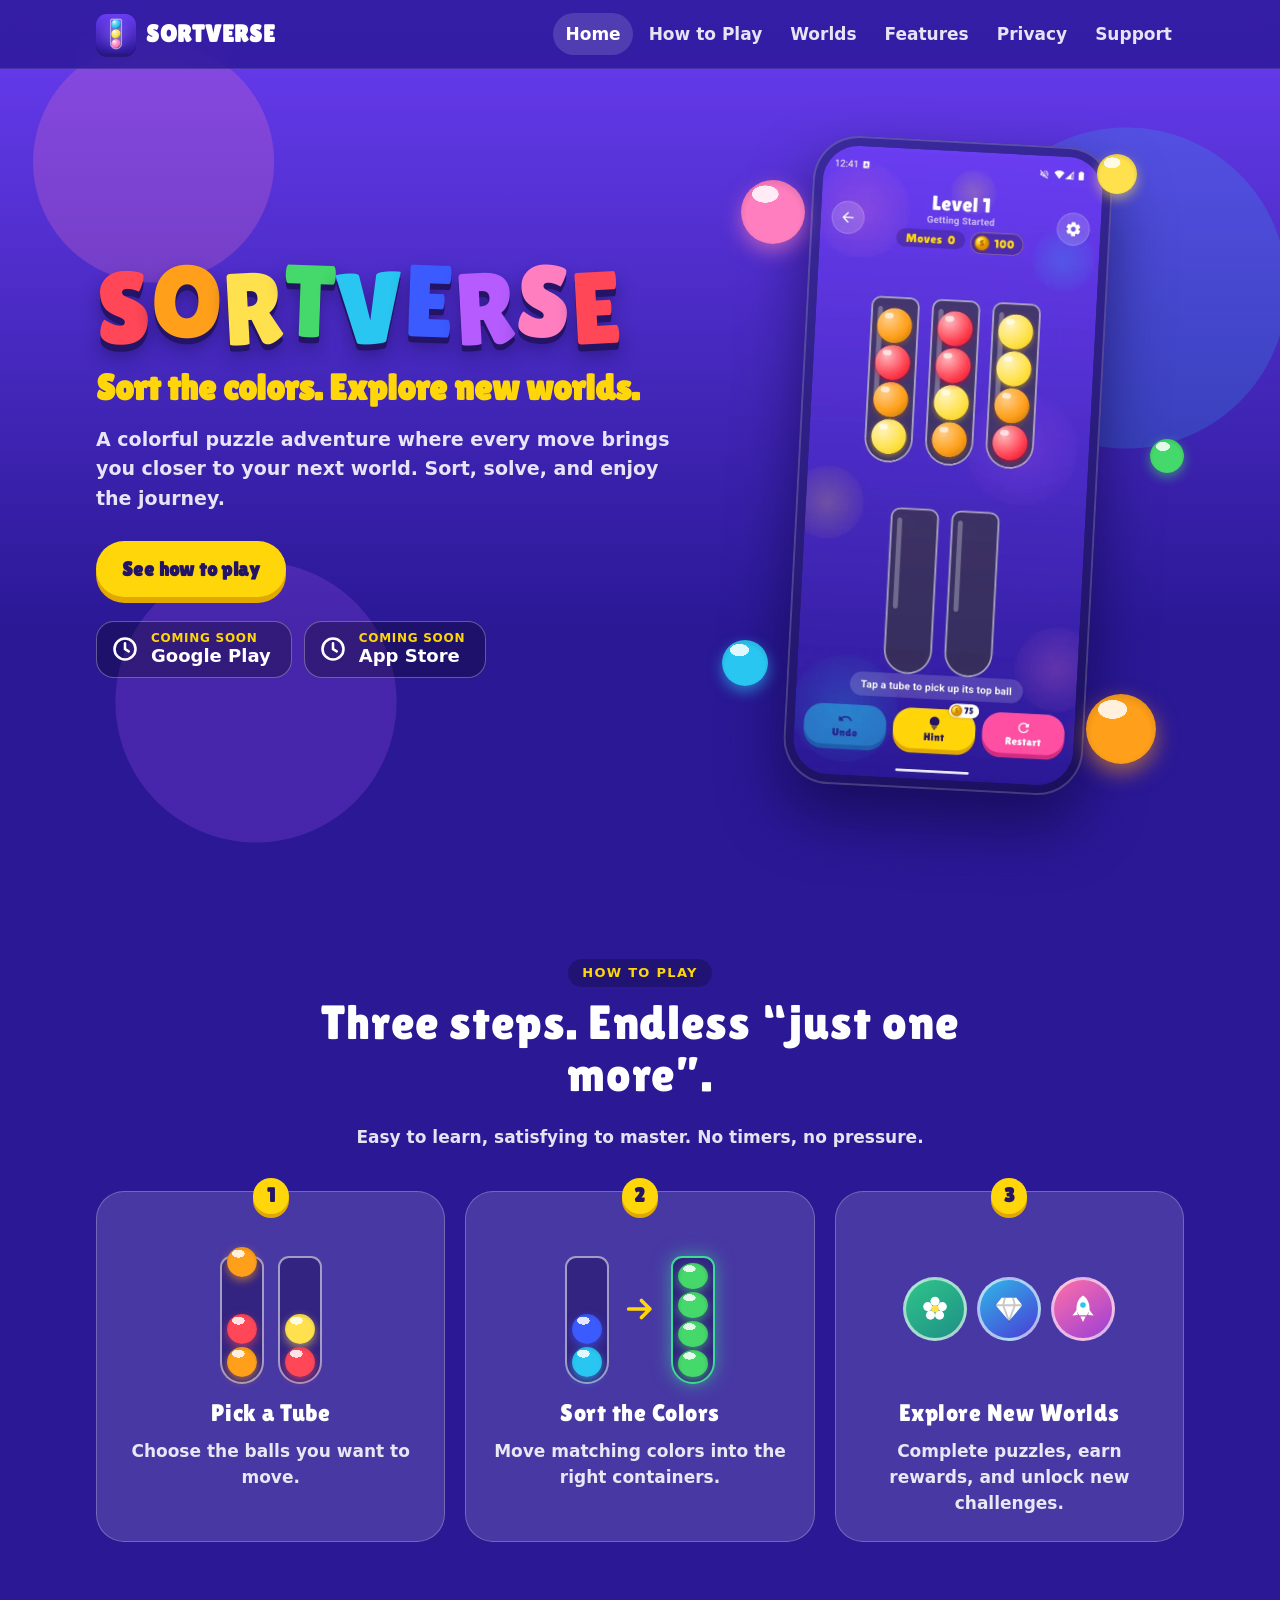
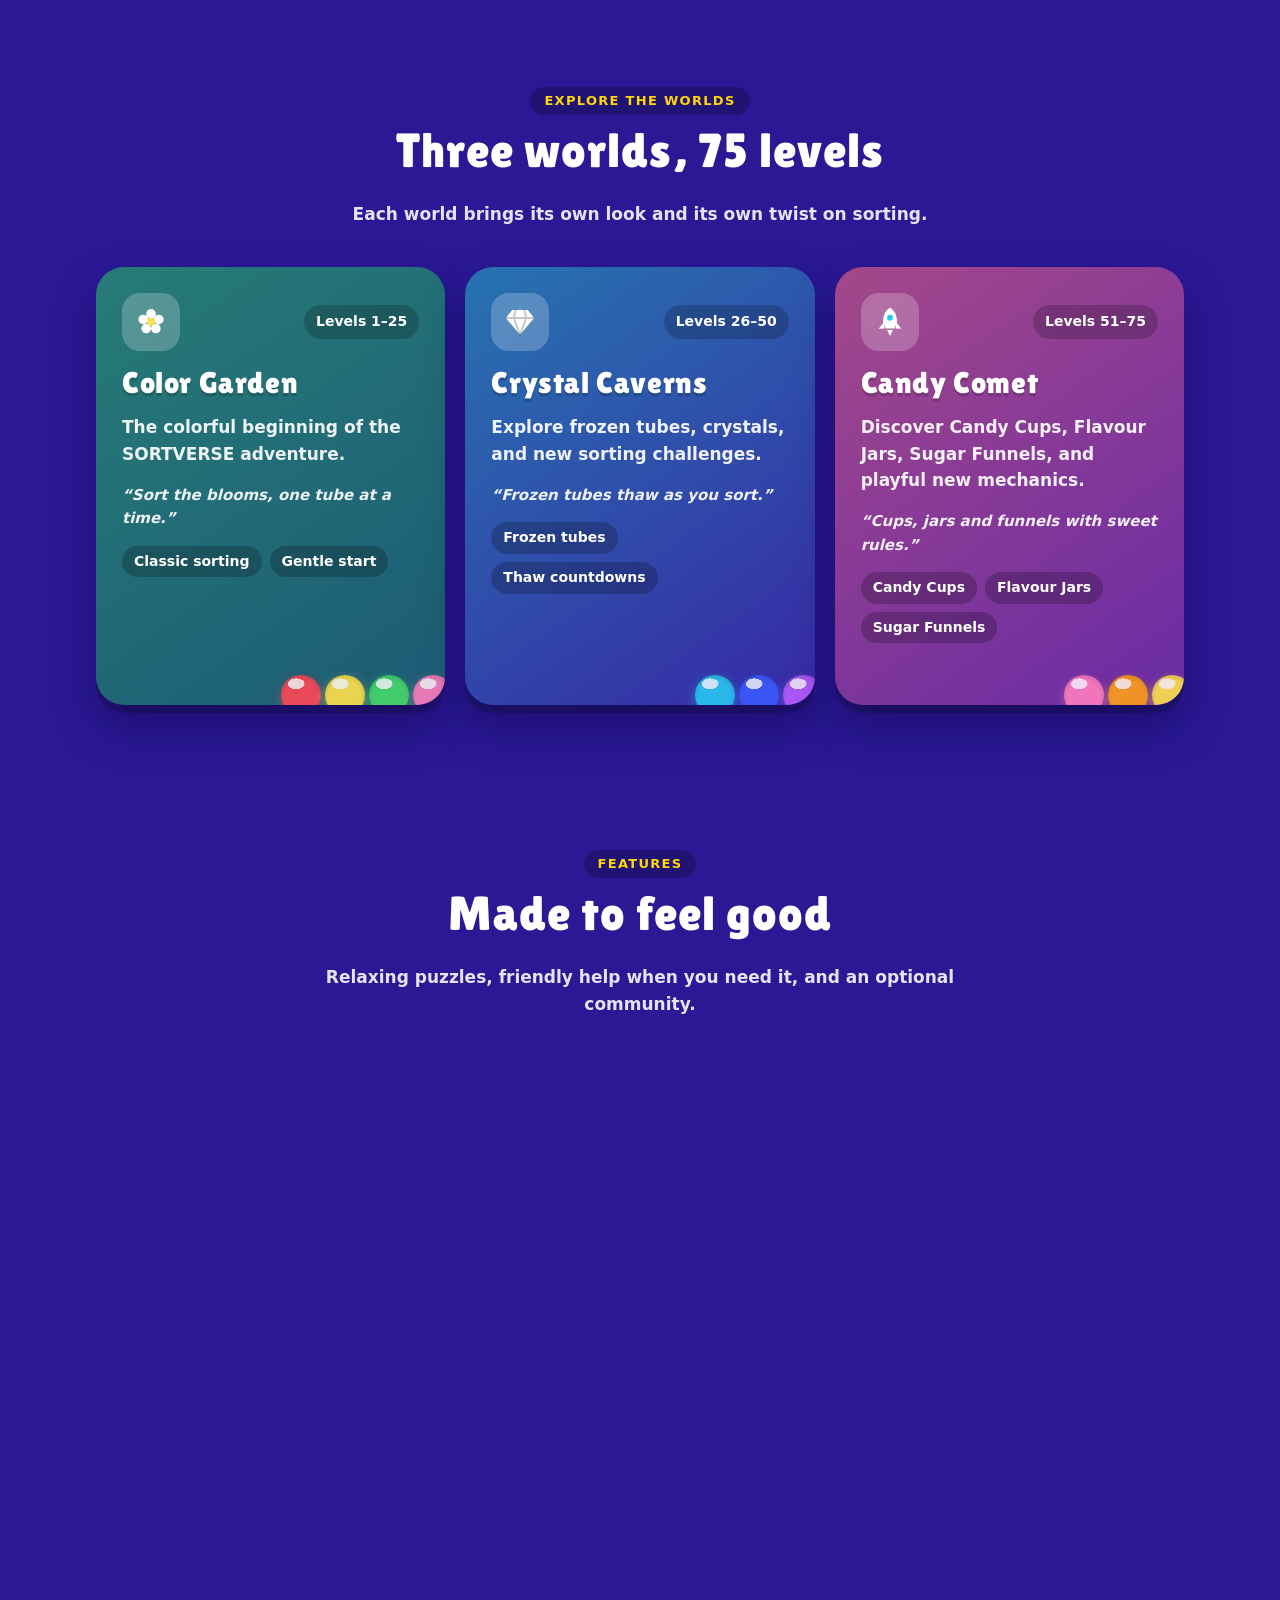
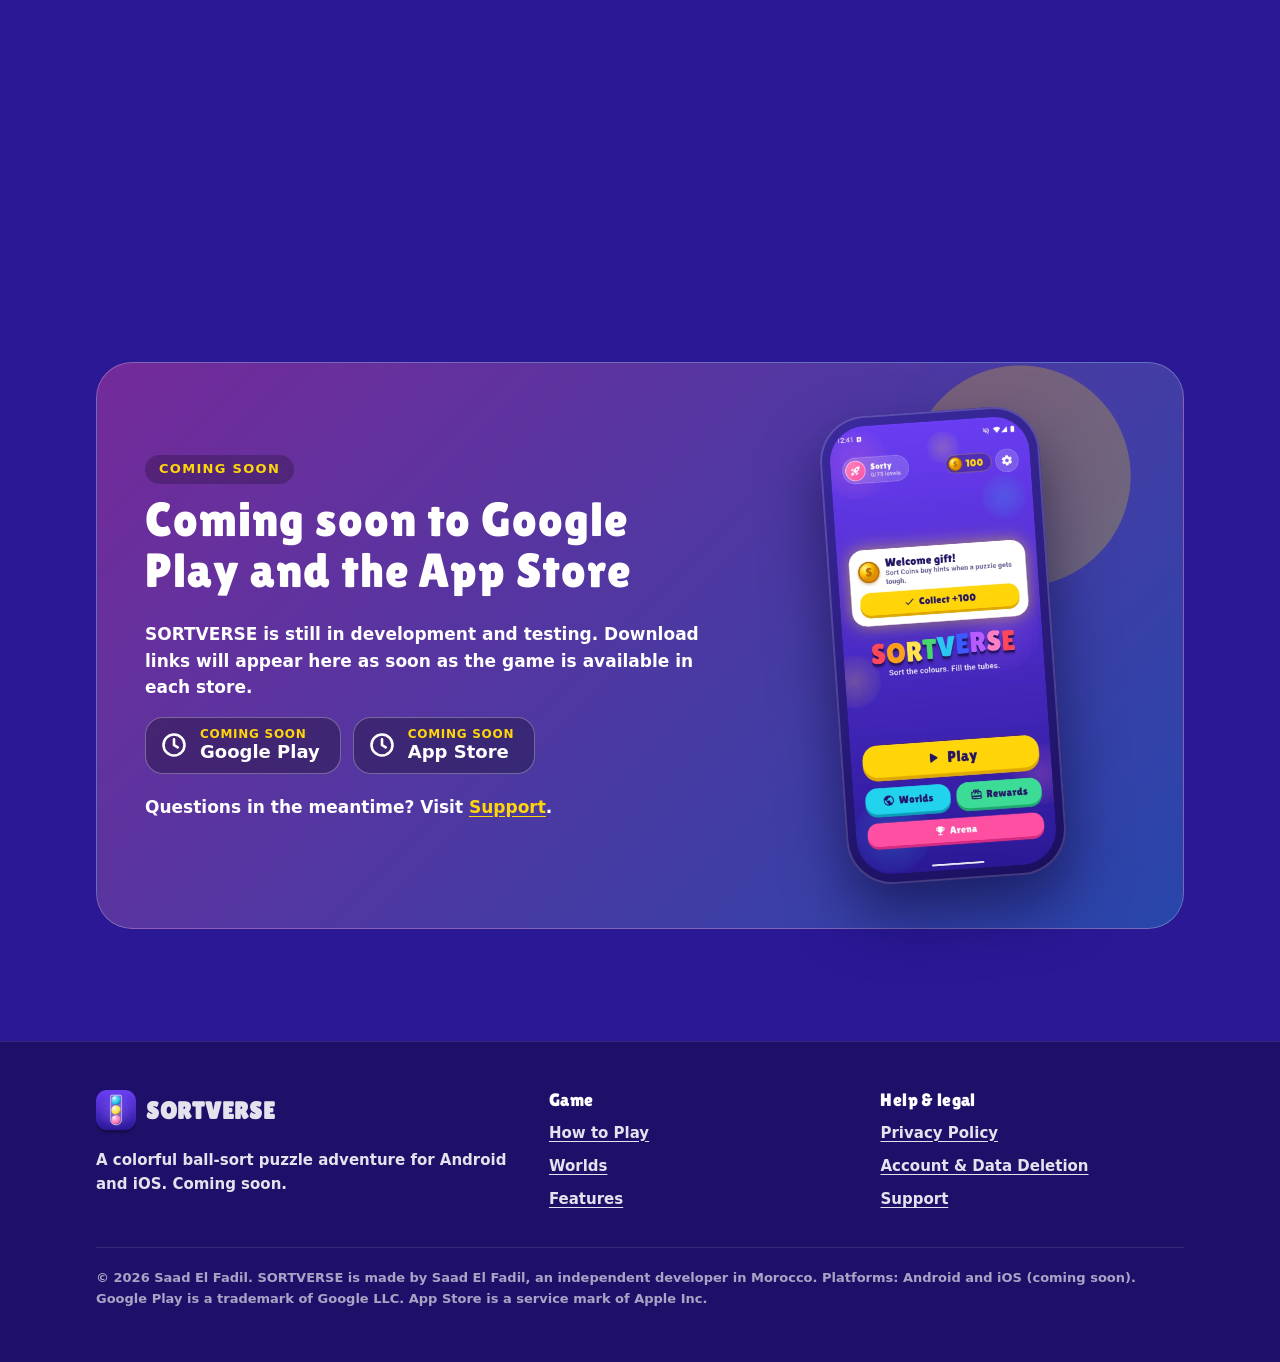
==== commit 2c2174fa: "Website fixes: valid ARIA, canonical and absolute social image, sitemap, app-ads.txt No legal text c" ====
--- a/index.html
+++ b/index.html
@@ -10,7 +10,9 @@
   <meta property="og:site_name" content="SORTVERSE">
   <meta property="og:title" content="SORTVERSE: Sort the colors. Explore new worlds.">
   <meta property="og:description" content="A colorful puzzle adventure where every move brings you closer to your next world. Coming soon to Google Play and the App Store.">
-  <meta property="og:image" content="assets/images/og-image.png">
+  <meta property="og:image" content="https://sortverse-legal.vercel.app/assets/images/og-image.png">
+  <meta property="og:url" content="https://sortverse-legal.vercel.app/">
+  <link rel="canonical" href="https://sortverse-legal.vercel.app/">
   <meta property="og:image:width" content="1200">
   <meta property="og:image:height" content="630">
   <meta property="og:image:alt" content="The SORTVERSE logo with colorful sorting balls on a violet background">
@@ -79,7 +81,7 @@
           <div class="hero-actions">
             <a class="btn" href="#how-to-play">See how to play</a>
           </div>
-          <div class="store-row" style="margin-top:24px" aria-label="Availability">
+          <div class="store-row" style="margin-top:24px" role="group" aria-label="Availability">
             <div class="store-pill">
               <svg aria-hidden="true"><use href="#i-clock"/></svg>
               <span><small>Coming soon</small><strong>Google Play</strong></span>
--- a/assets/css/site.css
+++ b/assets/css/site.css
@@ -1,5 +1,4 @@
-/* SORTVERSE website. Colours, type and shapes follow the app
-   (App/lib/core/theme/palette.dart, world_theme.dart). */
+/* SORTVERSE website. Colours, type and shapes follow the game's own palette. */
 
 @font-face {
   font-family: "Lilita One";
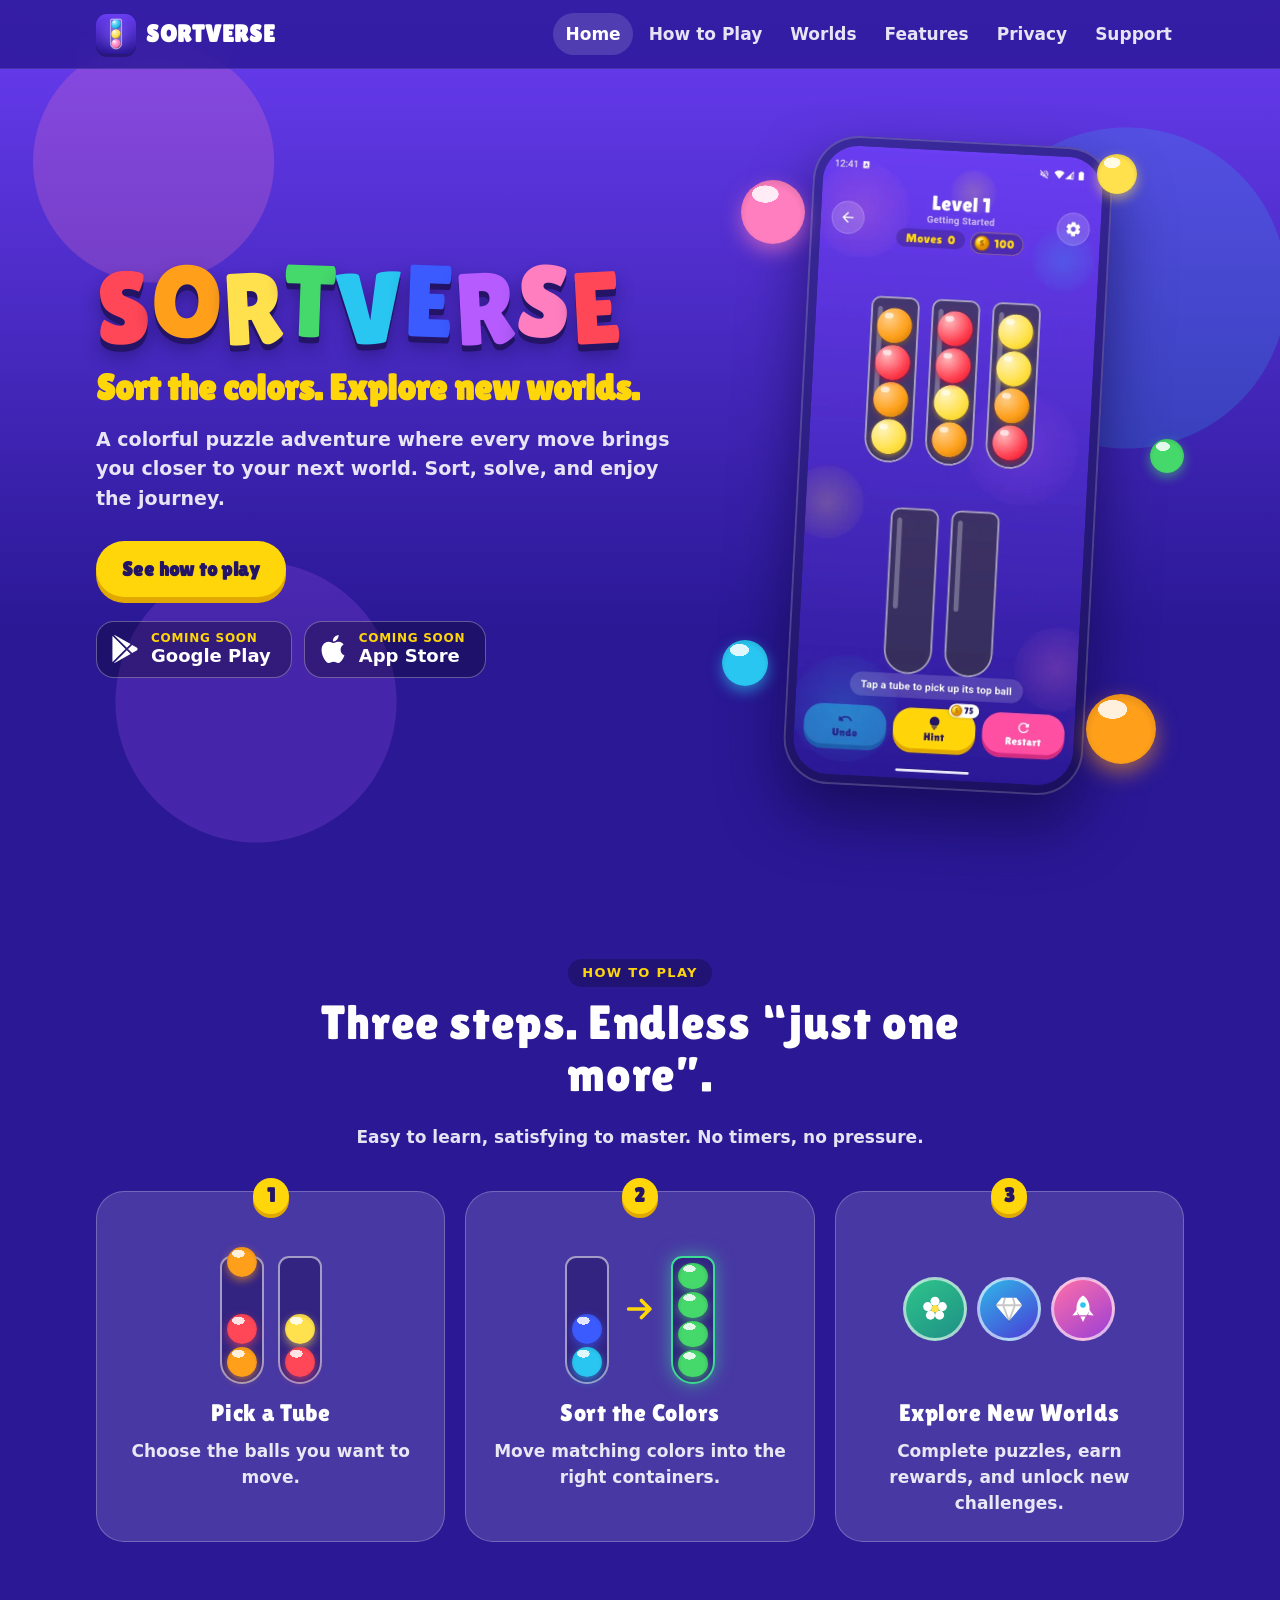
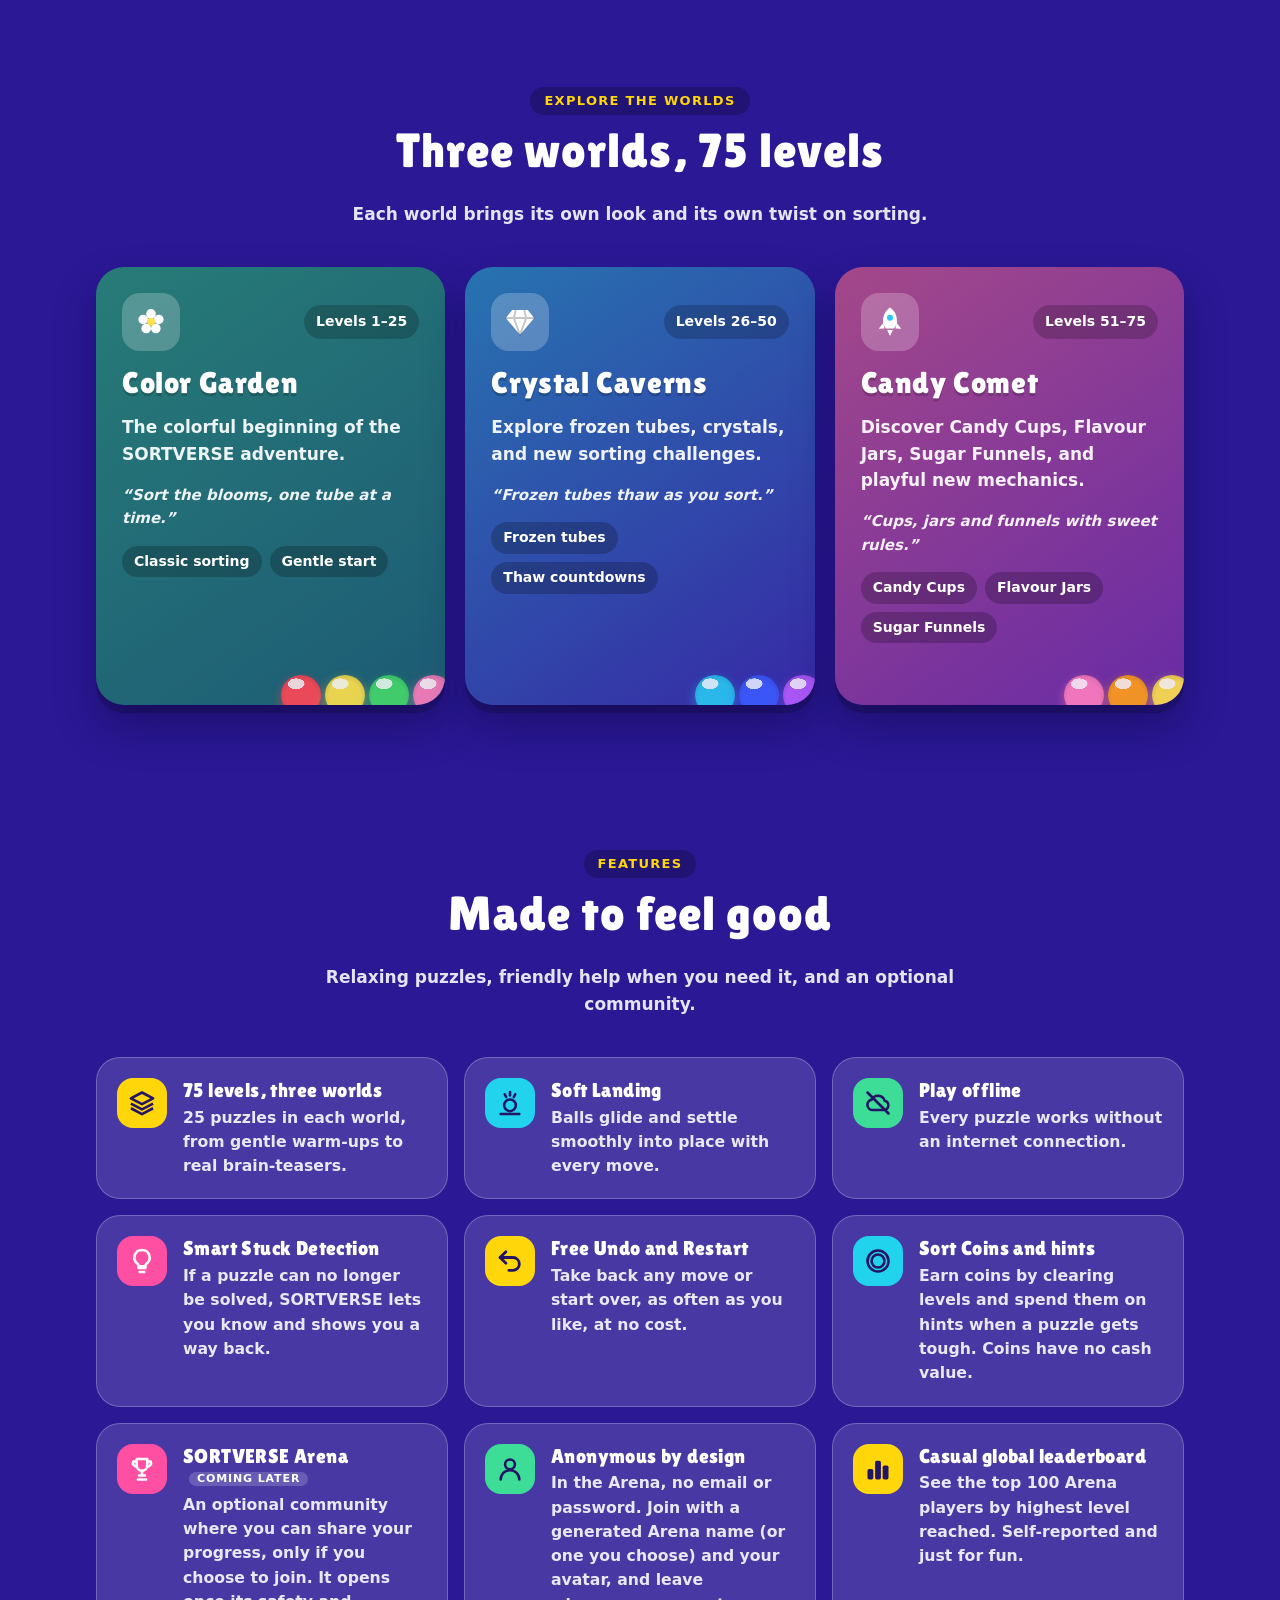
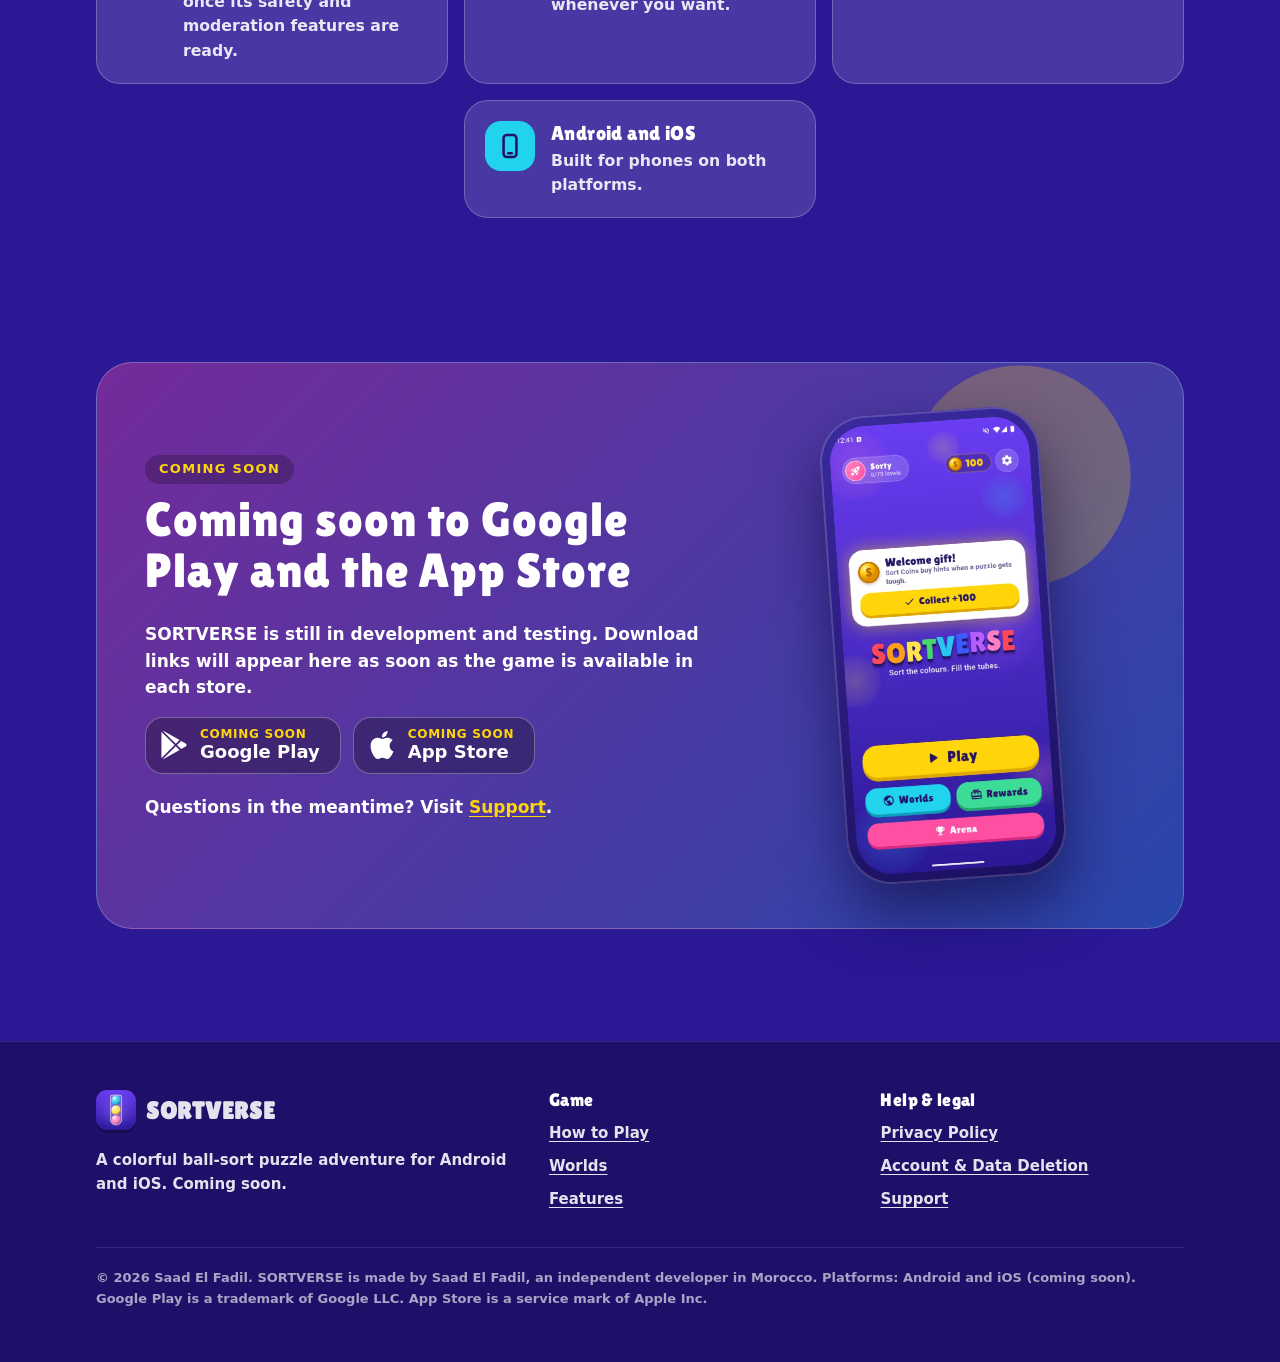
==== commit 11538141: "Store pills: Google Play and Apple marks instead of clock icons Co-Authored-By: Claude Opus 5.5 <nor" ====
--- a/index.html
+++ b/index.html
@@ -32,7 +32,6 @@
       <symbol id="i-diamond" viewBox="0 0 24 24"><path fill="currentColor" d="M6.5 3.5h11L22 9.2 12 21 2 9.2z"/><path fill="none" stroke="rgba(0,0,0,.22)" stroke-width="1.4" stroke-linejoin="round" d="M2 9.2h20M9 3.5 7.6 9.2 12 21l4.4-11.8L15 3.5"/></symbol>
       <symbol id="i-rocket" viewBox="0 0 24 24"><path fill="currentColor" d="M12 1.8c3.6 2.4 5.4 6.6 4.8 11.6l-1.9 3.2H9.1l-1.9-3.2C6.6 8.4 8.4 4.2 12 1.8z"/><path fill="currentColor" d="M7.4 12.6 4 16.8l4.1-.3zM16.6 12.6l3.4 4.2-4.1-.3zM10 17.6h4l-2 4.2z"/><circle cx="12" cy="9" r="2.1" fill="#29C6F2"/></symbol>
       <symbol id="i-arrow" viewBox="0 0 24 24"><path fill="none" stroke="currentColor" stroke-width="2.6" stroke-linecap="round" stroke-linejoin="round" d="M4 12h15M13 6l6 6-6 6"/></symbol>
-      <symbol id="i-clock" viewBox="0 0 24 24"><g fill="none" stroke="currentColor" stroke-width="2.2" stroke-linecap="round"><circle cx="12" cy="12" r="9"/><path d="M12 7v5l3.2 2"/></g></symbol>
       <symbol id="i-layers" viewBox="0 0 24 24"><g fill="none" stroke="currentColor" stroke-width="2.2" stroke-linejoin="round"><path d="M12 3 2.5 8 12 13l9.5-5z"/><path d="m2.5 12.5 9.5 5 9.5-5"/><path d="m2.5 16.5 9.5 5 9.5-5"/></g></symbol>
       <symbol id="i-landing" viewBox="0 0 24 24"><g fill="none" stroke="currentColor" stroke-width="2.2" stroke-linecap="round"><circle cx="12" cy="14" r="5"/><path d="M12 2.5v3M7.5 4.5l1.2 2.4M16.5 4.5l-1.2 2.4M4 21.5h16"/></g></symbol>
       <symbol id="i-offline" viewBox="0 0 24 24"><g fill="none" stroke="currentColor" stroke-width="2.2" stroke-linecap="round" stroke-linejoin="round"><path d="M7 18h10a4 4 0 0 0 .7-7.9A6 6 0 0 0 6.6 9.1 4.5 4.5 0 0 0 7 18z"/><path d="M3 3l18 18"/></g></symbol>
@@ -83,11 +82,11 @@
           </div>
           <div class="store-row" style="margin-top:24px" role="group" aria-label="Availability">
             <div class="store-pill">
-              <svg aria-hidden="true"><use href="#i-clock"/></svg>
+              <img src="assets/images/google-play.svg" alt="" width="28" height="28">
               <span><small>Coming soon</small><strong>Google Play</strong></span>
             </div>
             <div class="store-pill">
-              <svg aria-hidden="true"><use href="#i-clock"/></svg>
+              <img src="assets/images/apple.svg" alt="" width="28" height="28">
               <span><small>Coming soon</small><strong>App Store</strong></span>
             </div>
           </div>
@@ -270,11 +269,11 @@
             <p>SORTVERSE is still in development and testing. Download links will appear here as soon as the game is available in each store.</p>
             <div class="store-row">
               <div class="store-pill">
-                <svg aria-hidden="true"><use href="#i-clock"/></svg>
+                <img src="assets/images/google-play.svg" alt="" width="28" height="28">
                 <span><small>Coming soon</small><strong>Google Play</strong></span>
               </div>
               <div class="store-pill">
-                <svg aria-hidden="true"><use href="#i-clock"/></svg>
+                <img src="assets/images/apple.svg" alt="" width="28" height="28">
                 <span><small>Coming soon</small><strong>App Store</strong></span>
               </div>
             </div>
--- a/assets/css/site.css
+++ b/assets/css/site.css
@@ -353,7 +353,7 @@
   line-height: 1.15;
 }
 
-.store-pill svg {
+.store-pill img {
   width: 28px;
   height: 28px;
   flex: none;
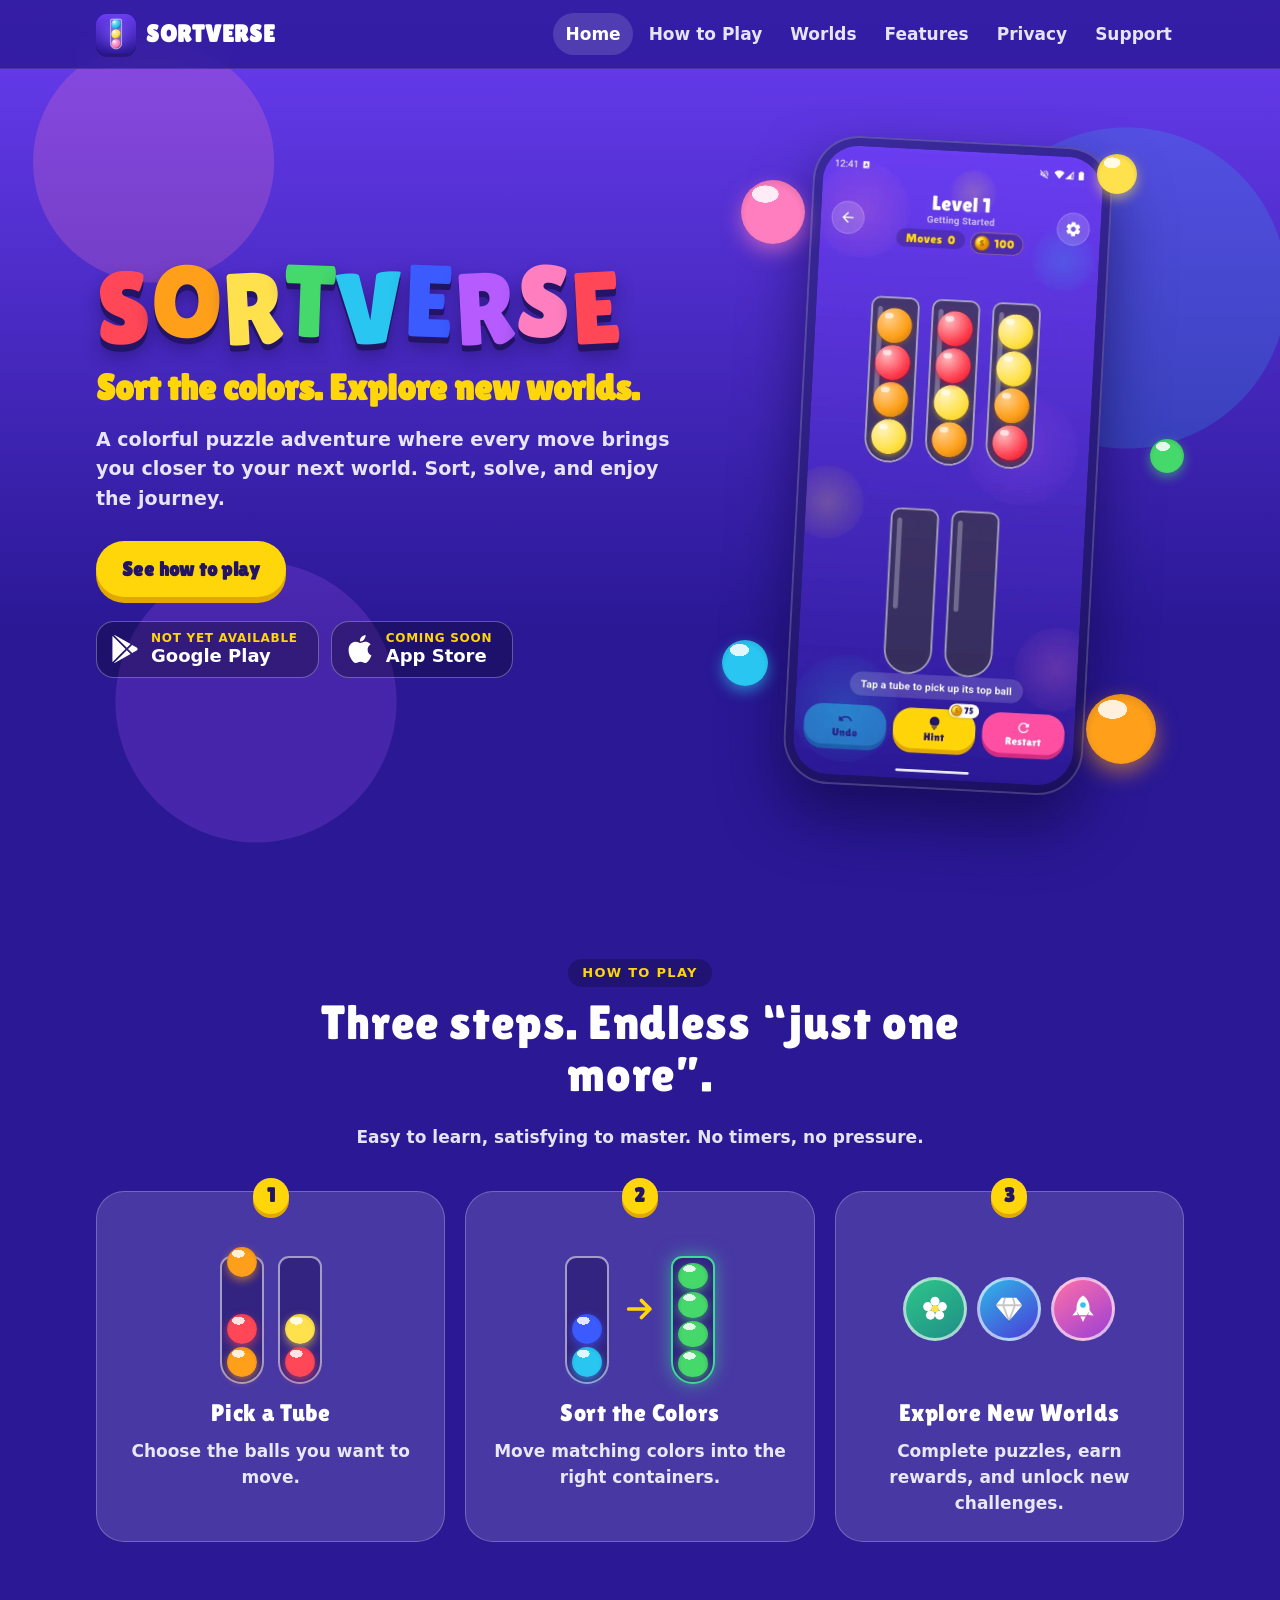
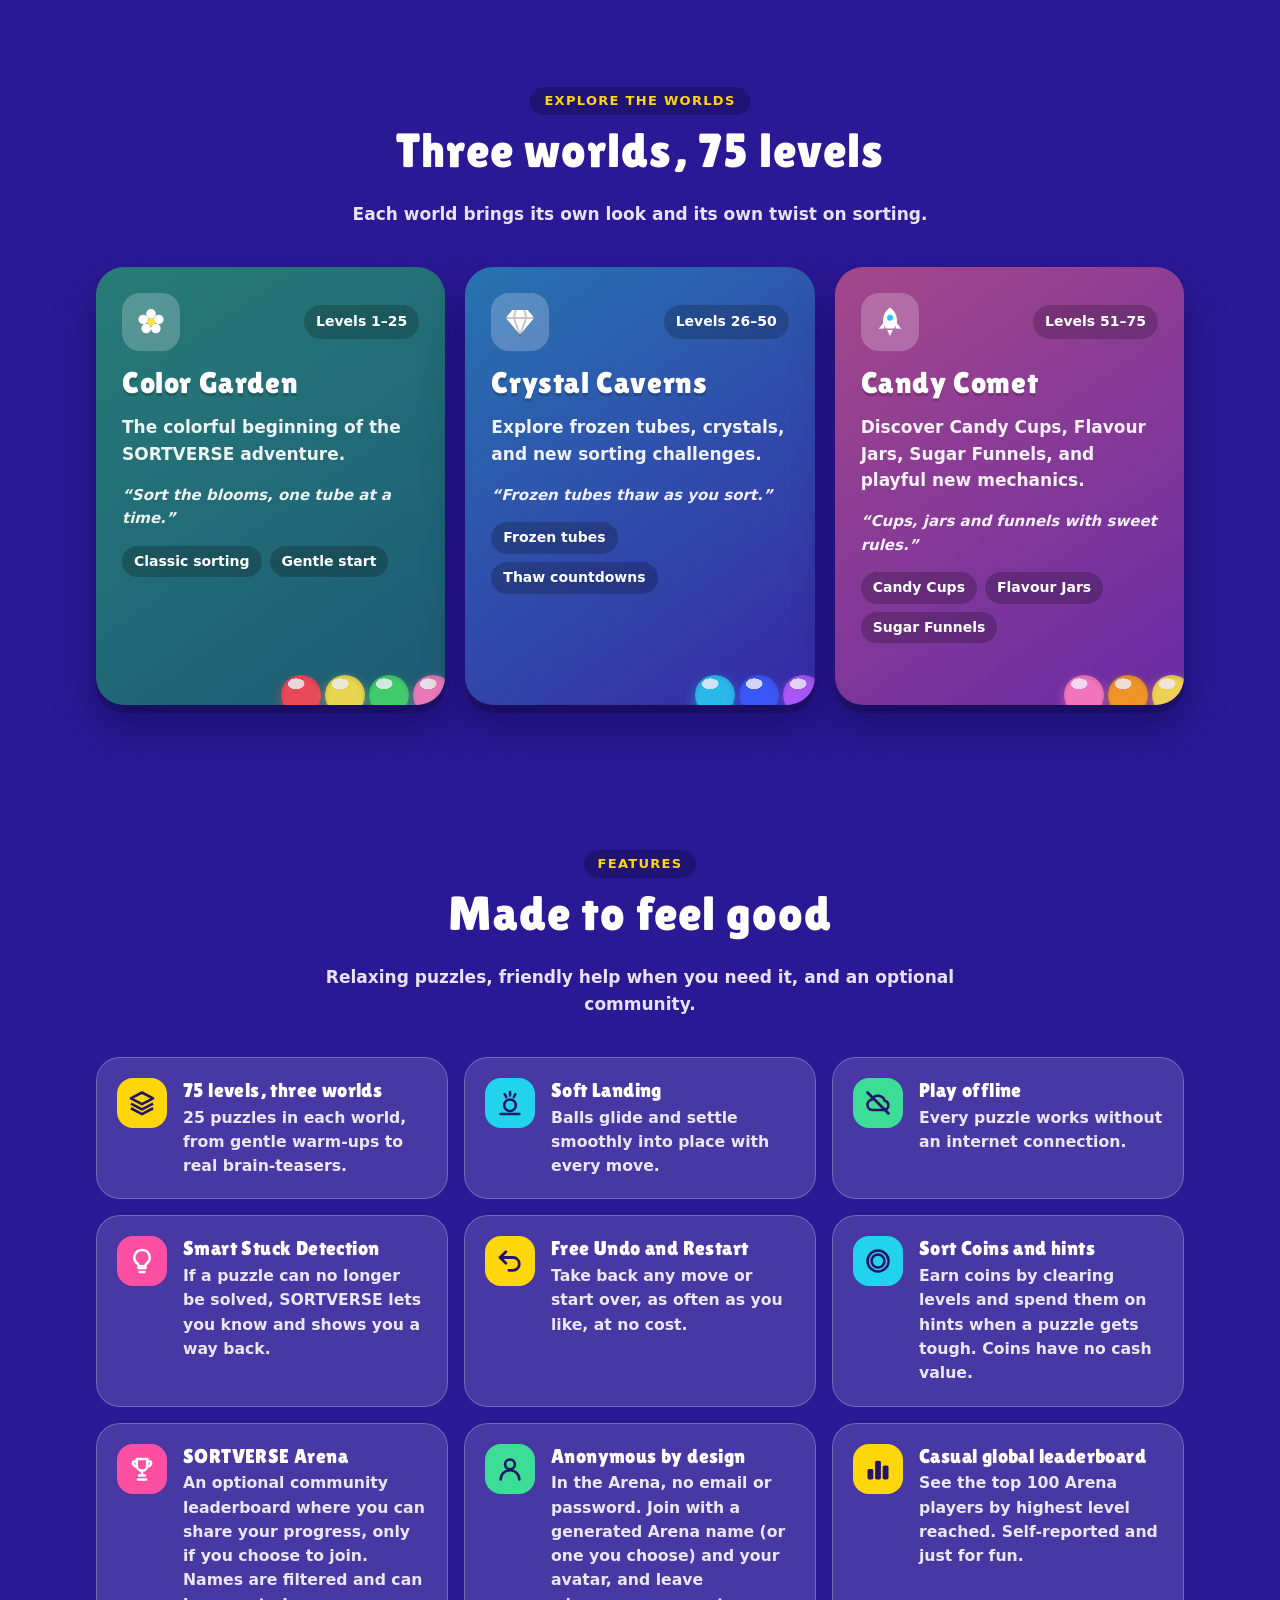
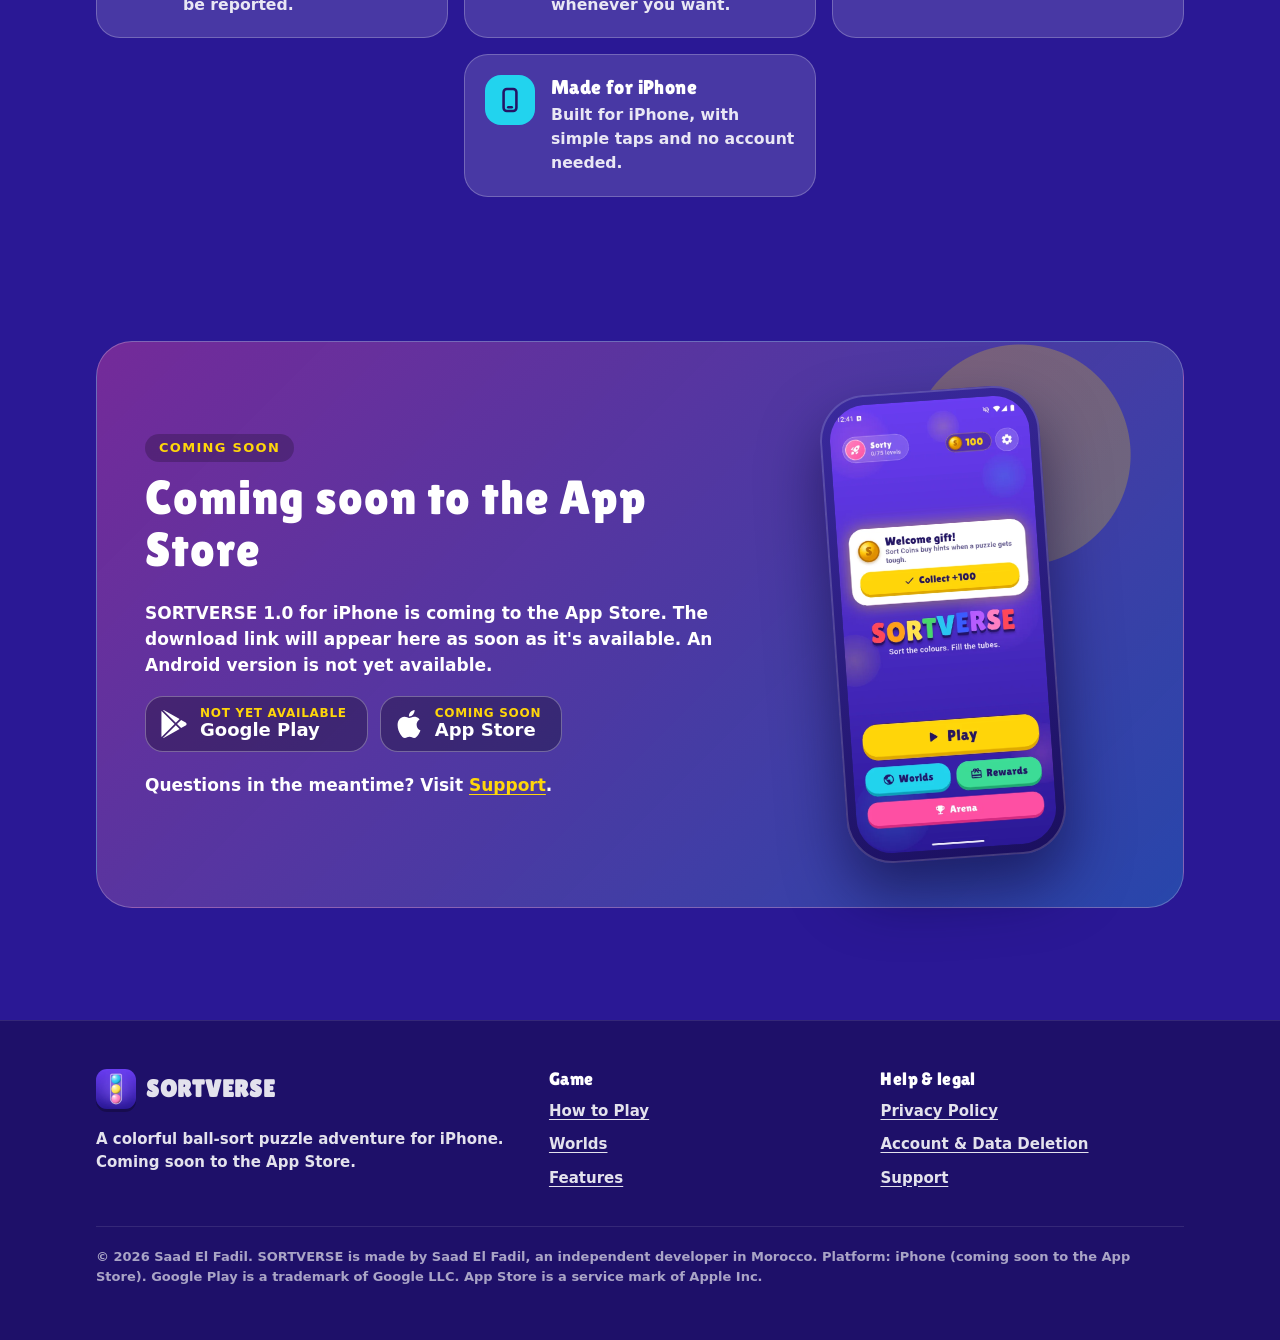
==== commit fc02ee6a: "Official domain sortverse.site and @sortverse.site contacts; production Arena, App Attest, AdMob/UMP" ====
--- a/index.html
+++ b/index.html
@@ -4,15 +4,15 @@
   <meta charset="utf-8">
   <meta name="viewport" content="width=device-width, initial-scale=1">
   <title>SORTVERSE: Sort the colors. Explore new worlds.</title>
-  <meta name="description" content="SORTVERSE is a colorful ball-sort puzzle adventure for Android and iOS. Sort, solve and explore 75 levels across three worlds. Coming soon.">
+  <meta name="description" content="SORTVERSE is a colorful ball-sort puzzle adventure for iPhone. Sort, solve and explore 75 levels across three worlds. Coming soon to the App Store.">
   <meta name="theme-color" content="#2A1895">
   <meta property="og:type" content="website">
   <meta property="og:site_name" content="SORTVERSE">
   <meta property="og:title" content="SORTVERSE: Sort the colors. Explore new worlds.">
-  <meta property="og:description" content="A colorful puzzle adventure where every move brings you closer to your next world. Coming soon to Google Play and the App Store.">
-  <meta property="og:image" content="https://sortverse-legal.vercel.app/assets/images/og-image.png">
-  <meta property="og:url" content="https://sortverse-legal.vercel.app/">
-  <link rel="canonical" href="https://sortverse-legal.vercel.app/">
+  <meta property="og:description" content="A colorful puzzle adventure where every move brings you closer to your next world. Coming soon to the App Store for iPhone.">
+  <meta property="og:image" content="https://sortverse.site/assets/images/og-image.png">
+  <meta property="og:url" content="https://sortverse.site/">
+  <link rel="canonical" href="https://sortverse.site/">
   <meta property="og:image:width" content="1200">
   <meta property="og:image:height" content="630">
   <meta property="og:image:alt" content="The SORTVERSE logo with colorful sorting balls on a violet background">
@@ -83,7 +83,7 @@
           <div class="store-row" style="margin-top:24px" role="group" aria-label="Availability">
             <div class="store-pill">
               <img src="assets/images/google-play.svg" alt="" width="28" height="28">
-              <span><small>Coming soon</small><strong>Google Play</strong></span>
+              <span><small>Not yet available</small><strong>Google Play</strong></span>
             </div>
             <div class="store-pill">
               <img src="assets/images/apple.svg" alt="" width="28" height="28">
@@ -242,7 +242,7 @@
           </li>
           <li class="feature reveal">
             <span class="feature-icon fi-pink" aria-hidden="true"><svg><use href="#i-trophy"/></svg></span>
-            <div><h3>SORTVERSE Arena <span class="tag">Coming later</span></h3><p>An optional community where you can share your progress, only if you choose to join. It opens once its safety and moderation features are ready.</p></div>
+            <div><h3>SORTVERSE Arena</h3><p>An optional community leaderboard where you can share your progress, only if you choose to join. Names are filtered and can be reported.</p></div>
           </li>
           <li class="feature reveal">
             <span class="feature-icon fi-mint" aria-hidden="true"><svg><use href="#i-user"/></svg></span>
@@ -254,7 +254,7 @@
           </li>
           <li class="feature reveal">
             <span class="feature-icon fi-aqua" aria-hidden="true"><svg><use href="#i-phone"/></svg></span>
-            <div><h3>Android and iOS</h3><p>Built for phones on both platforms.</p></div>
+            <div><h3>Made for iPhone</h3><p>Built for iPhone, with simple taps and no account needed.</p></div>
           </li>
         </ul>
       </div>
@@ -265,12 +265,12 @@
         <div class="soon reveal">
           <div>
             <span class="eyebrow">Coming soon</span>
-            <h2 id="soon-title">Coming soon to Google Play and the App Store</h2>
-            <p>SORTVERSE is still in development and testing. Download links will appear here as soon as the game is available in each store.</p>
+            <h2 id="soon-title">Coming soon to the App Store</h2>
+            <p>SORTVERSE 1.0 for iPhone is coming to the App Store. The download link will appear here as soon as it's available. An Android version is not yet available.</p>
             <div class="store-row">
               <div class="store-pill">
                 <img src="assets/images/google-play.svg" alt="" width="28" height="28">
-                <span><small>Coming soon</small><strong>Google Play</strong></span>
+                <span><small>Not yet available</small><strong>Google Play</strong></span>
               </div>
               <div class="store-pill">
                 <img src="assets/images/apple.svg" alt="" width="28" height="28">
@@ -298,7 +298,7 @@
             <img src="assets/images/sortverse-icon-256.webp" alt="" width="40" height="40">
             <span>SORTVERSE</span>
           </a>
-          <p style="margin-top:12px">A colorful ball-sort puzzle adventure for Android and iOS. Coming soon.</p>
+          <p style="margin-top:12px">A colorful ball-sort puzzle adventure for iPhone. Coming soon to the App Store.</p>
         </div>
         <nav aria-label="Game">
           <h2>Game</h2>
@@ -317,7 +317,7 @@
           </ul>
         </nav>
       </div>
-      <p class="fine-print">© 2026 Saad El Fadil. SORTVERSE is made by Saad El Fadil, an independent developer in Morocco. Platforms: Android and iOS (coming soon). Google Play is a trademark of Google LLC. App Store is a service mark of Apple Inc.</p>
+      <p class="fine-print">© 2026 Saad El Fadil. SORTVERSE is made by Saad El Fadil, an independent developer in Morocco. Platform: iPhone (coming soon to the App Store). Google Play is a trademark of Google LLC. App Store is a service mark of Apple Inc.</p>
     </div>
   </footer>
 </body>
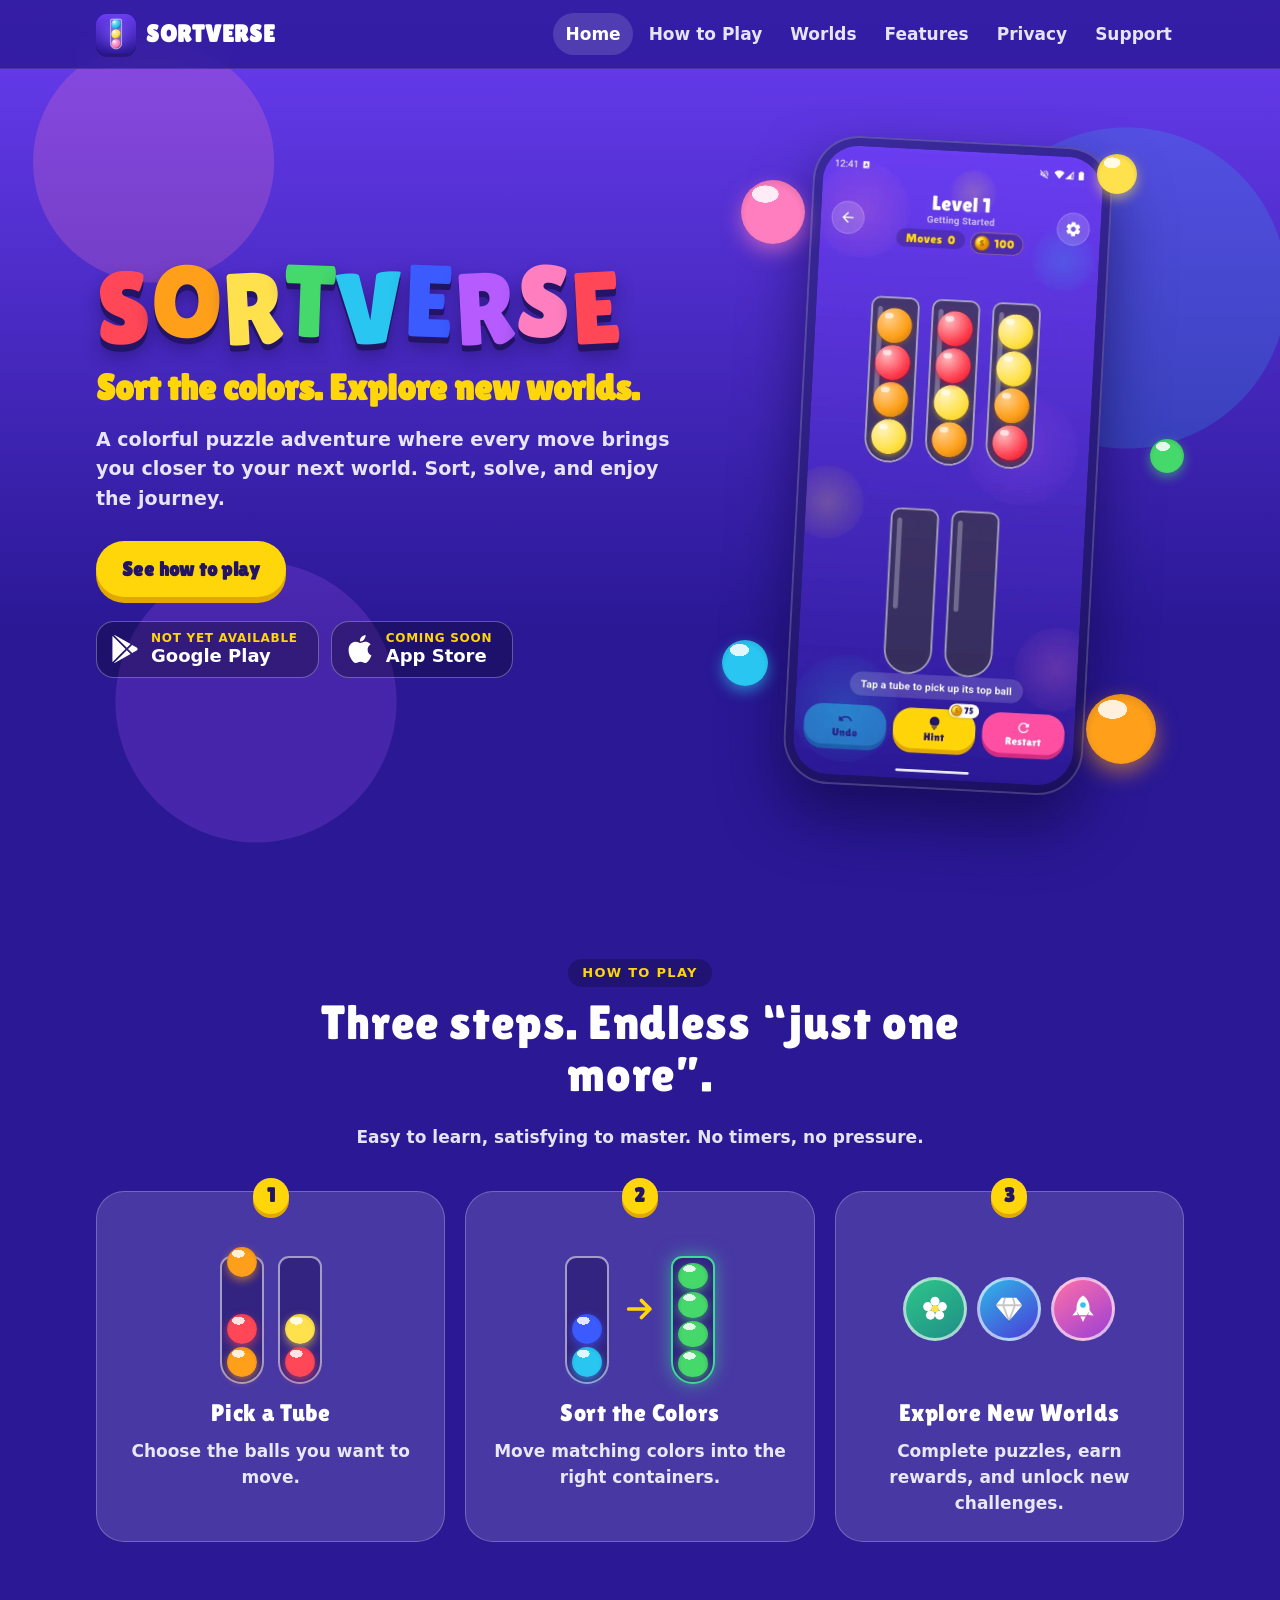
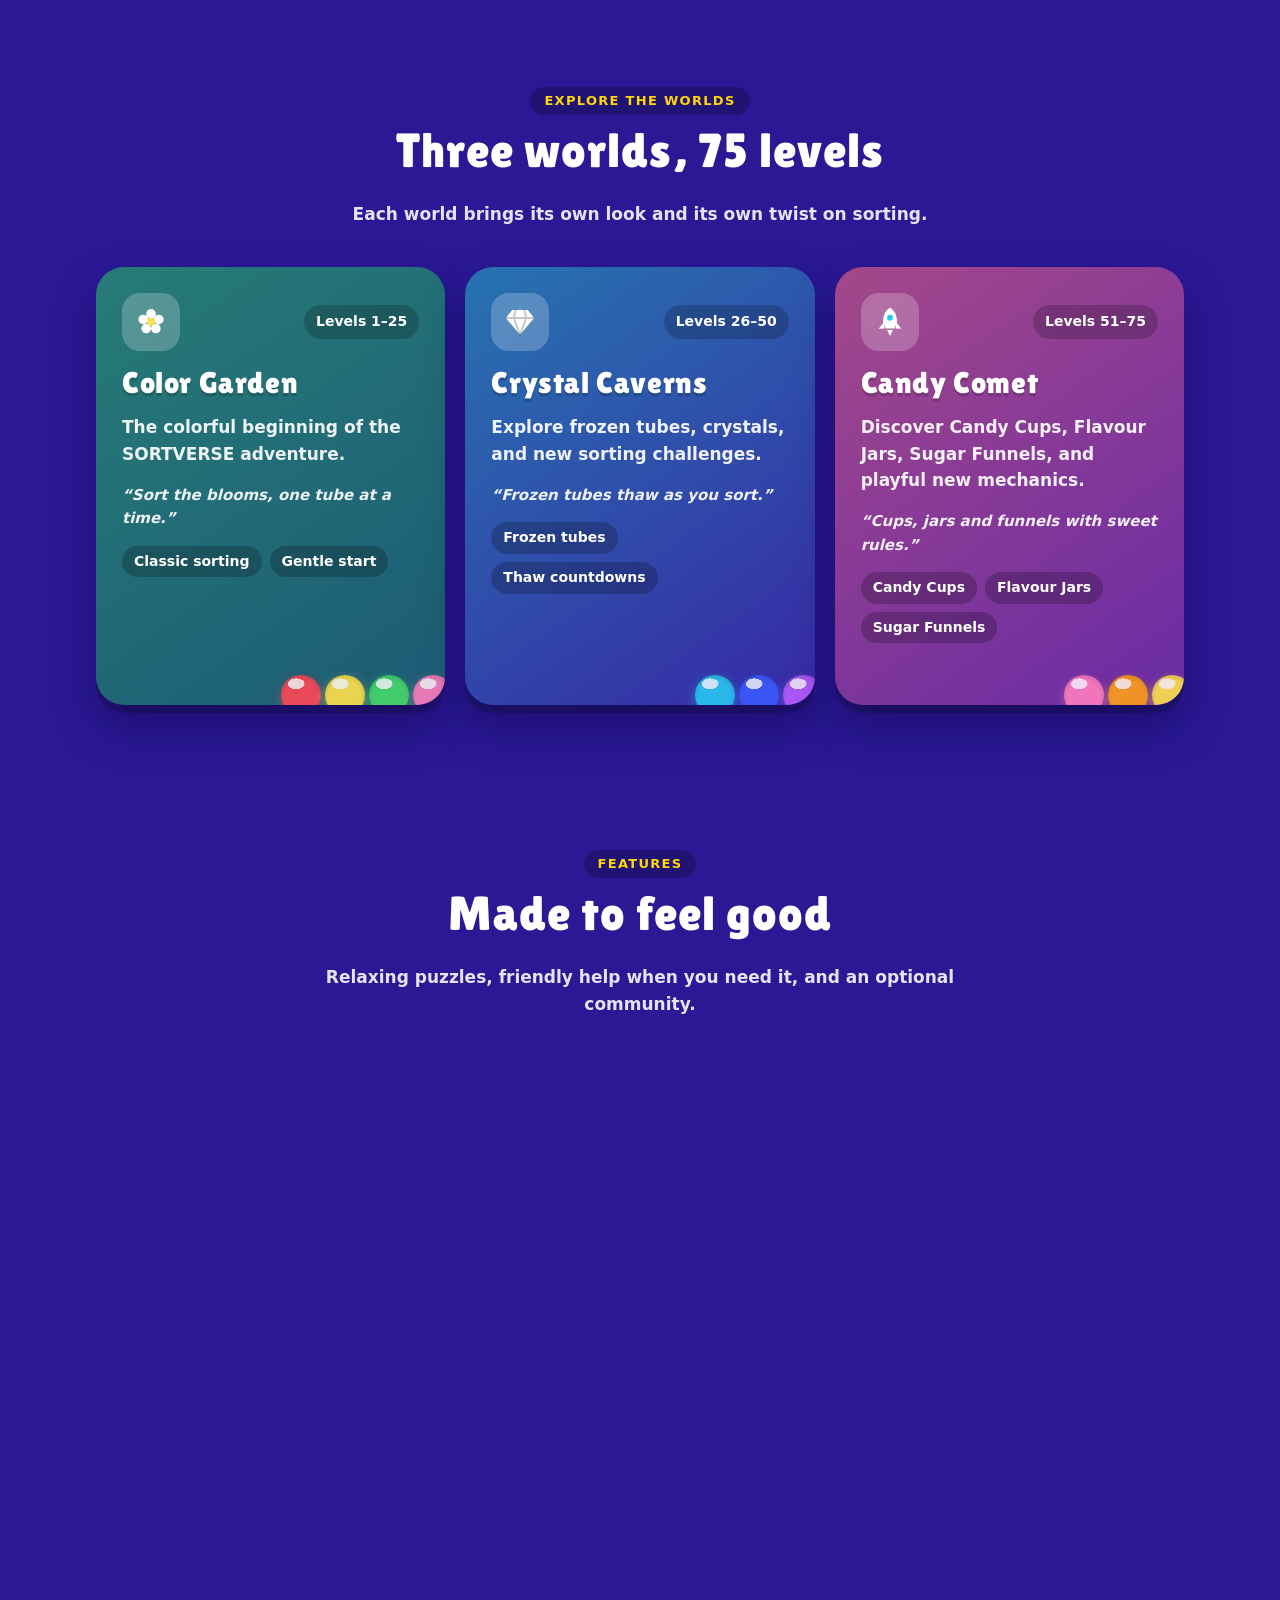
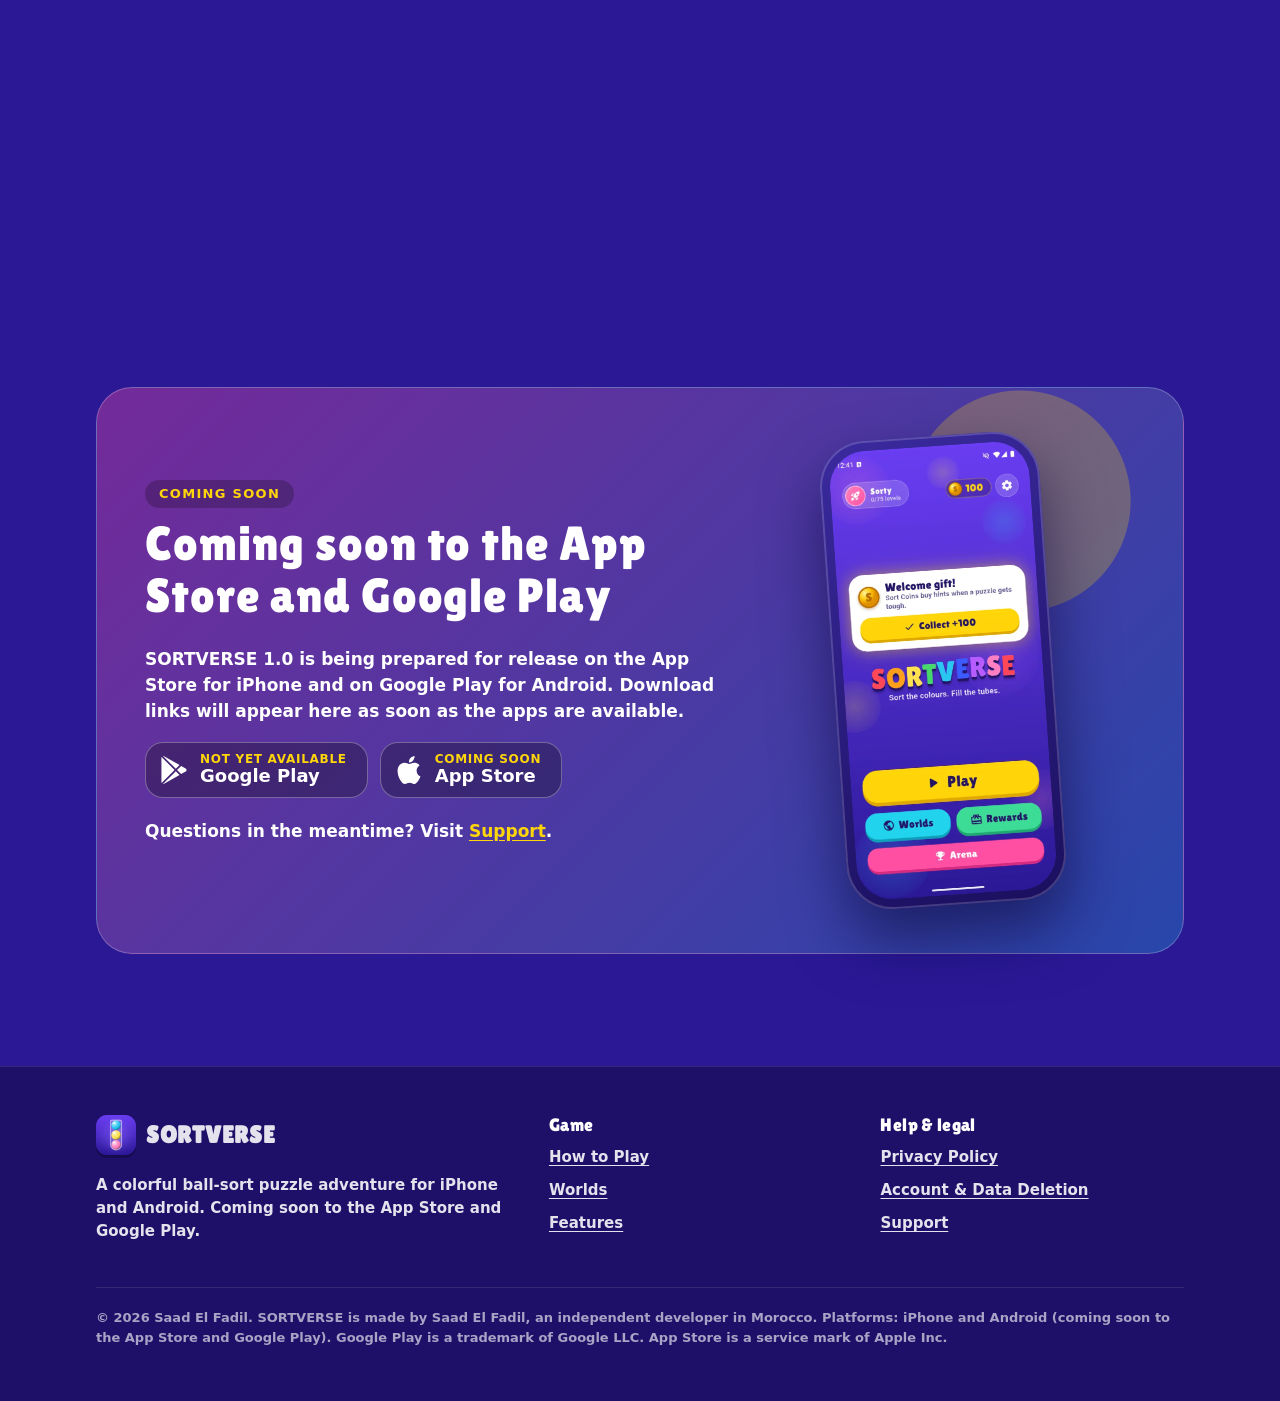
==== commit 0bd840d8: "Privacy Policy: Android update (Arena on Android, Play Integrity, consent and ads wording, account d" ====
--- a/index.html
+++ b/index.html
@@ -4,12 +4,12 @@
   <meta charset="utf-8">
   <meta name="viewport" content="width=device-width, initial-scale=1">
   <title>SORTVERSE: Sort the colors. Explore new worlds.</title>
-  <meta name="description" content="SORTVERSE is a colorful ball-sort puzzle adventure for iPhone. Sort, solve and explore 75 levels across three worlds. Coming soon to the App Store.">
+  <meta name="description" content="SORTVERSE is a colorful ball-sort puzzle adventure for iPhone and Android. Sort, solve and explore 75 levels across three worlds. Coming soon to the App Store and Google Play.">
   <meta name="theme-color" content="#2A1895">
   <meta property="og:type" content="website">
   <meta property="og:site_name" content="SORTVERSE">
   <meta property="og:title" content="SORTVERSE: Sort the colors. Explore new worlds.">
-  <meta property="og:description" content="A colorful puzzle adventure where every move brings you closer to your next world. Coming soon to the App Store for iPhone.">
+  <meta property="og:description" content="A colorful puzzle adventure where every move brings you closer to your next world. Coming soon to the App Store and Google Play.">
   <meta property="og:image" content="https://sortverse.site/assets/images/og-image.png">
   <meta property="og:url" content="https://sortverse.site/">
   <link rel="canonical" href="https://sortverse.site/">
@@ -254,7 +254,7 @@
           </li>
           <li class="feature reveal">
             <span class="feature-icon fi-aqua" aria-hidden="true"><svg><use href="#i-phone"/></svg></span>
-            <div><h3>Made for iPhone</h3><p>Built for iPhone, with simple taps and no account needed.</p></div>
+            <div><h3>Made for iPhone and Android</h3><p>Built for iPhone and Android, with simple taps and no account needed to play.</p></div>
           </li>
         </ul>
       </div>
@@ -265,8 +265,8 @@
         <div class="soon reveal">
           <div>
             <span class="eyebrow">Coming soon</span>
-            <h2 id="soon-title">Coming soon to the App Store</h2>
-            <p>SORTVERSE 1.0 for iPhone is coming to the App Store. The download link will appear here as soon as it's available. An Android version is not yet available.</p>
+            <h2 id="soon-title">Coming soon to the App Store and Google Play</h2>
+            <p>SORTVERSE 1.0 is being prepared for release on the App Store for iPhone and on Google Play for Android. Download links will appear here as soon as the apps are available.</p>
             <div class="store-row">
               <div class="store-pill">
                 <img src="assets/images/google-play.svg" alt="" width="28" height="28">
@@ -298,7 +298,7 @@
             <img src="assets/images/sortverse-icon-256.webp" alt="" width="40" height="40">
             <span>SORTVERSE</span>
           </a>
-          <p style="margin-top:12px">A colorful ball-sort puzzle adventure for iPhone. Coming soon to the App Store.</p>
+          <p style="margin-top:12px">A colorful ball-sort puzzle adventure for iPhone and Android. Coming soon to the App Store and Google Play.</p>
         </div>
         <nav aria-label="Game">
           <h2>Game</h2>
@@ -317,7 +317,7 @@
           </ul>
         </nav>
       </div>
-      <p class="fine-print">© 2026 Saad El Fadil. SORTVERSE is made by Saad El Fadil, an independent developer in Morocco. Platform: iPhone (coming soon to the App Store). Google Play is a trademark of Google LLC. App Store is a service mark of Apple Inc.</p>
+      <p class="fine-print">© 2026 Saad El Fadil. SORTVERSE is made by Saad El Fadil, an independent developer in Morocco. Platforms: iPhone and Android (coming soon to the App Store and Google Play). Google Play is a trademark of Google LLC. App Store is a service mark of Apple Inc.</p>
     </div>
   </footer>
 </body>
